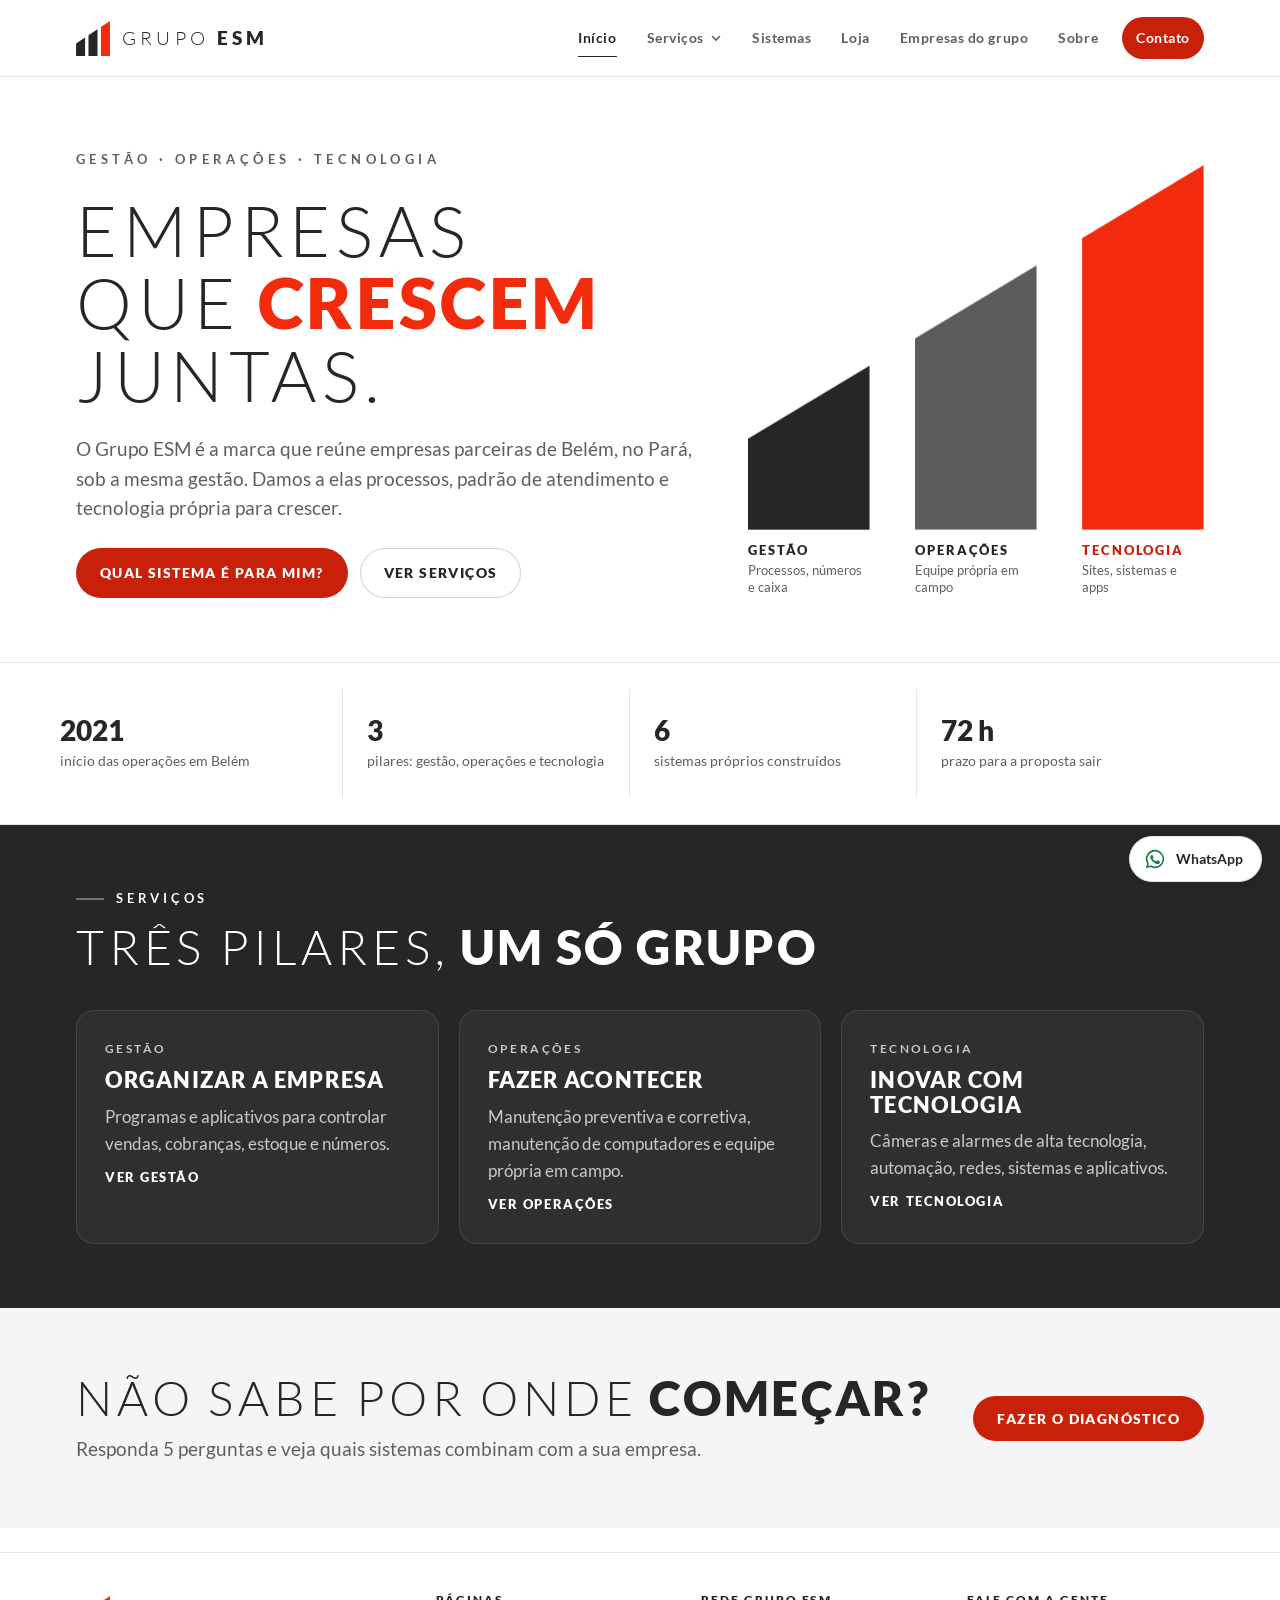
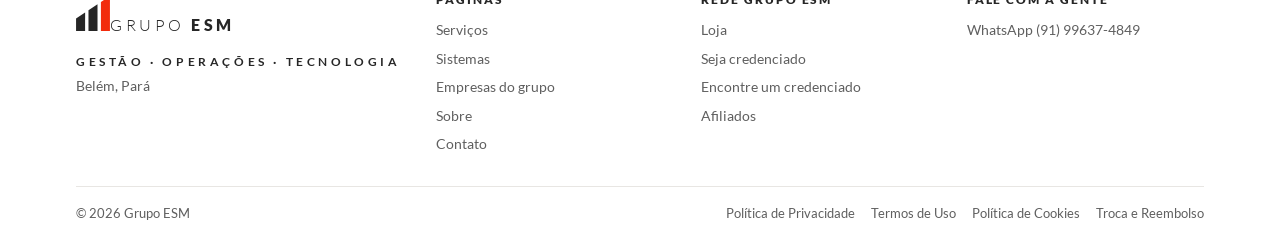
==== index.html @ 26ededfd "Site do Grupo ESM: visual minimalista, loja, credenciamento e afiliados Co-Authored-By: Claude Opus " ====
<!doctype html>
<html lang="pt-BR">
<head>
<meta charset="utf-8">
<meta name="viewport" content="width=device-width, initial-scale=1, viewport-fit=cover">
<meta name="description" content="Grupo ESM: marca de Belém (PA) que reúne empresas parceiras e uma frente de tecnologia, com gestão, operações e tecnologia em comum.">
<link rel="icon" type="image/png" href="img/4-simbolo-icone.png">
<link rel="apple-touch-icon" href="img/2-perfil-whatsapp-redes.png">
<meta property="og:image" content="img/1-logo-principal.png">
<meta property="og:title" content="Grupo ESM · Gestão, Operações e Tecnologia">
<!-- Segurança: reserva caso a hospedagem não aplique os cabeçalhos do .htaccess / _headers -->
<meta http-equiv="Content-Security-Policy" content="default-src 'self'; script-src 'self'; style-src 'self'; img-src 'self' data:; font-src 'self'; connect-src 'self'; object-src 'none'; base-uri 'self'; form-action 'none'; upgrade-insecure-requests">
<meta name="referrer" content="strict-origin-when-cross-origin">
<link rel="canonical" href="https://grupoesm.com.br/">
<!--SITE-HEAD-END-->
<title>Grupo ESM</title>
<meta name="claude:viewport-fit-sides" content="cover">
<link rel="stylesheet" href="css/site.css">
<link rel="stylesheet" href="css/visual.css">
<!--SITE-BODY-START-->
</head>
<body>
<!--SITE-BODY-OPEN-->
<svg class="sprite" aria-hidden="true">
  <symbol id="logo" viewBox="6 4 60 62">
    <polygon points="6,44 22,33.3 22,66 6,66" fill="#262626"/>
    <polygon points="28,29.3 44,18.7 44,66 28,66" fill="#262626"/>
    <polygon points="50,14.7 66,4 66,66 50,66" fill="#F22B0C"/>
  </symbol>
  <symbol id="logo-claro" viewBox="6 4 60 62">
    <polygon points="6,44 22,33.3 22,66 6,66" fill="#FFFFFF"/>
    <polygon points="28,29.3 44,18.7 44,66 28,66" fill="#FFFFFF"/>
    <polygon points="50,14.7 66,4 66,66 50,66" fill="#F22B0C"/>
  </symbol>
</svg>


<a class="skip" href="#conteudo">Pular para o conteúdo</a>
<header>
  <div class="wrap bar">
    <a class="brand" href="#inicio" aria-label="Grupo ESM, página inicial"><svg class="logo-escuro" aria-hidden="true"><use href="#logo"/></svg><svg class="logo-claro" aria-hidden="true"><use href="#logo-claro"/></svg><span><i>GRUPO</i> <b>ESM</b></span></a>
    <button class="menu" id="menuBtn" aria-label="Abrir menu" aria-expanded="false" aria-controls="nav"><svg viewBox="0 0 24 24" fill="none" stroke="currentColor" stroke-width="2" stroke-linecap="round" aria-hidden="true"><path d="M4 7h16M4 12h16M4 17h16"/></svg></button>
    <nav id="nav" aria-label="Páginas">
      <a href="#inicio" data-r="inicio">Início</a>
      <div class="drop">
        <button class="drop-btn" id="servBtn" aria-expanded="false" aria-controls="menuServicos" data-r-grupo="servicos">Serviços <svg viewBox="0 0 12 12" aria-hidden="true"><path d="M2.5 4.5 6 8l3.5-3.5" fill="none" stroke="currentColor" stroke-width="1.6" stroke-linecap="round"/></svg></button>
        <div class="drop-painel lg" id="menuServicos" hidden>
          <a href="#servicos-gestao" data-r="servicos-gestao"><b>Gestão</b><span>Programas e apps para organizar a empresa</span></a>
          <a href="#servicos-operacoes" data-r="servicos-operacoes"><b>Operações</b><span>Sistemas e equipes para o dia a dia e o campo</span></a>
          <a href="#servicos-tecnologia" data-r="servicos-tecnologia"><b>Tecnologia</b><span>Sites, sistemas web e aplicativos</span></a>
          <a class="drop-todos" href="#servicos" data-r="servicos">Ver todos os serviços</a>
        </div>
      </div>
      <a href="#sistemas" data-r="sistemas">Sistemas</a>
      <a href="#loja" data-r="loja">Loja</a>
      <a href="#empresas" data-r="empresas">Empresas do grupo</a>
      <a href="#sobre" data-r="sobre">Sobre</a>
      <a class="cta" href="#contato" data-r="contato">Contato</a>
    </nav>
  </div>
</header>

<main id="conteudo" tabindex="-1">
<section class="page" data-page="inicio" data-title="Grupo ESM">
  <div class="wrap hero">
    <div class="hero-copy">
      <span class="tagline">Gestão · Operações · Tecnologia</span>
      <h1 tabindex="-1"><span class="lt">Empresas que</span> <em>crescem</em> <span class="lt">juntas.</span></h1>
      <p class="lead">O Grupo ESM é a marca que reúne empresas parceiras de Belém, no Pará, sob a mesma gestão. Damos a elas processos, padrão de atendimento e tecnologia própria para crescer.</p>
      <div class="actions">
        <button class="btn lg lg-tinta" type="button" data-diagnostico>Qual sistema é para mim?</button>
        <a class="btn lg lg-clear" href="#servicos">Ver serviços</a>
      </div>
    </div>
    <div class="chart">
      <svg viewBox="0 0 300 250" role="img" aria-label="As três barras da marca, uma para cada pilar do grupo">
        <polygon class="b b1" points="0,190 80,142 80,250 0,250" fill="#262626"/>
        <polygon class="b b2" points="110,124 190,76 190,250 110,250" fill="#5C5C5C"/>
        <polygon class="b b3" points="220,58 300,10 300,250 220,250" fill="#F22B0C"/>
      </svg>
      <div class="legs">
        <div><b>Gestão</b>Processos, números e caixa</div><span></span>
        <div><b>Operações</b>Equipe própria em campo</div><span></span>
        <div><b>Tecnologia</b>Sites, sistemas e apps</div>
      </div>
    </div>
  </div>

  <div class="facts" aria-label="O grupo em números">
    <div class="wrap">
      <div><b>2021</b><span>início das operações em Belém</span></div>
      <div><b>3</b><span>pilares: gestão, operações e tecnologia</span></div>
      <div><b>6</b><span>sistemas próprios construídos</span></div>
      <div><b>72 h</b><span>prazo para a proposta sair</span></div>
    </div>
  </div>

  <div class="faixa escura" data-tom="escuro">
    <div class="wrap sec">
      <div class="sec-head">
        <span class="kicker">Serviços</span>
        <h2 class="title"><span class="lt">Três pilares,</span> um só grupo</h2>
      </div>
      <div class="pilares">
        <a class="pilar-card lg" href="#servicos-gestao"><small>Gestão</small><h3>Organizar a empresa</h3><p>Programas e aplicativos para controlar vendas, cobranças, estoque e números.</p><span class="more">Ver gestão</span></a>
        <a class="pilar-card lg" href="#servicos-operacoes"><small>Operações</small><h3>Fazer acontecer</h3><p>Manutenção preventiva e corretiva, manutenção de computadores e equipe própria em campo.</p><span class="more">Ver operações</span></a>
        <a class="pilar-card lg" href="#servicos-tecnologia"><small>Tecnologia</small><h3>Inovar com tecnologia</h3><p>Câmeras e alarmes de alta tecnologia, automação, redes, sistemas e aplicativos.</p><span class="more">Ver tecnologia</span></a>
      </div>
    </div>
  </div>

  <div class="faixa vermelha" data-tom="escuro">
    <div class="wrap sec cta-faixa">
      <div>
        <h2 class="title"><span class="lt">Não sabe por onde</span> começar?</h2>
        <p class="lead">Responda 5 perguntas e veja quais sistemas combinam com a sua empresa.</p>
      </div>
      <button class="btn lg lg-clear" type="button" data-diagnostico>Fazer o diagnóstico</button>
    </div>
  </div>
</section>

<section class="page" data-page="servicos" data-title="Serviços · Grupo ESM" hidden>
  <div class="wrap page-head">
    <span class="crumb"><a href="#inicio">Início</a> / Serviços</span>
    <h1 class="title" tabindex="-1"><span class="lt">Nossos</span> serviços</h1>
    <p class="lead">Tudo o que fazemos cabe em três pilares. Escolha o que a sua empresa precisa agora.</p>
  </div>
  <div class="faixa escura" data-tom="escuro">
    <div class="wrap sec">
      <div class="pilares">
        <a class="pilar-card lg" href="#servicos-gestao"><small>Gestão</small><h3>Organizar a empresa</h3><p>Programas e aplicativos de gestão, e empresas do grupo que cuidam da gestão.</p><span class="more">Ver gestão</span></a>
        <a class="pilar-card lg" href="#servicos-operacoes"><small>Operações</small><h3>Fazer acontecer</h3><p>Manutenção preventiva e corretiva, manutenção de computadores e equipe própria em campo.</p><span class="more">Ver operações</span></a>
        <a class="pilar-card lg" href="#servicos-tecnologia"><small>Tecnologia</small><h3>Inovar com tecnologia</h3><p>Câmeras e alarmes de alta tecnologia, automação, redes, sistemas e aplicativos.</p><span class="more">Ver tecnologia</span></a>
      </div>
    </div>
  </div>
</section>

<section class="page" data-page="servicos-gestao" data-title="Gestão · Grupo ESM" hidden>
  <div class="wrap page-head">
    <span class="crumb"><a href="#inicio">Início</a> / <a href="#servicos">Serviços</a> / Gestão</span>
    <h1 class="title" tabindex="-1"><span class="lt">Serviços de</span> gestão</h1>
    <p class="lead">Gestão é saber quanto entra, quanto sai e o que vender. Ajudamos a sua empresa a organizar dinheiro, vendas, estoque e números, com programas fáceis de usar no computador e no celular.</p>
  </div>
  <div class="wrap sec">
    <div class="svc">
      <div><h3>Dinheiro</h3><p>Cobranças por Pix, cartão e boleto, e controle do que entrou e do que falta receber.</p></div>
      <div><h3>Vendas</h3><p>Orçamentos rápidos, ponto de venda e acompanhamento de cada cliente.</p></div>
      <div><h3>Estoque</h3><p>Saber o que tem, o que acabou e o que precisa comprar.</p></div>
      <div><h3>Números</h3><p>Relatórios simples para decidir com base em dados, toda semana.</p></div>
    </div>
  </div>
  <div class="wrap sec">
    <div class="sec-head"><span class="kicker">Sistemas</span><h2 class="title"><span class="lt">Programas e apps de</span> gestão</h2></div>
    <div class="grid3" data-lista-sistemas="gestao"></div>
  </div>
  <div class="wrap sec">
    <div class="sec-head"><span class="kicker">Empresas do grupo</span><h2 class="title"><span class="lt">Quem cuida da</span> gestão</h2></div>
    <div class="lista-empresas" data-lista-empresas="gestao" data-vazio="A empresa do grupo dedicada a gestão está em estruturação. Enquanto isso, o atendimento é feito pela equipe do próprio Grupo ESM."></div>
  </div>
</section>

<section class="page" data-page="servicos-operacoes" data-title="Operações · Grupo ESM" hidden>
  <div class="wrap page-head">
    <span class="crumb"><a href="#inicio">Início</a> / <a href="#servicos">Serviços</a> / Operações</span>
    <h1 class="title" tabindex="-1"><span class="lt">Serviços de</span> operações</h1>
    <p class="lead">Operação é manter tudo funcionando: manutenção preventiva para evitar a falha, corretiva para resolver rápido e equipe própria em campo. Hoje a ESM Security executa essa frente, e outras empresas do grupo vão somar.</p>
  </div>
  <div class="wrap sec">
    <div class="svc">
      <div><h3>Manutenção preventiva</h3><p>Visitas programadas para revisar equipamentos e sistemas antes que parem.</p></div>
      <div><h3>Manutenção corretiva</h3><p>Atendimento para consertar o que parou ou deu defeito.</p></div>
      <div><h3>Computadores e redes</h3><p>Manutenção de computadores, cabeamento e Wi-Fi da empresa.</p></div>
      <div><h3>Equipe em campo</h3><p>Equipe própria para instalar, manter e registrar cada serviço pelo celular.</p></div>
    </div>
  </div>
  <div class="wrap sec">
    <div class="sec-head"><span class="kicker">Sistemas</span><h2 class="title"><span class="lt">Sistemas de</span> operação</h2></div>
    <div class="grid3" data-lista-sistemas="operacoes"></div>
  </div>
  <div class="wrap sec">
    <div class="sec-head"><span class="kicker">Empresas do grupo</span><h2 class="title"><span class="lt">Quem executa</span> em campo</h2></div>
    <div class="lista-empresas" data-lista-empresas="operacoes" data-vazio="Nenhuma empresa cadastrada nesta frente ainda."></div>
  </div>
</section>

<section class="page" data-page="servicos-tecnologia" data-title="Tecnologia · Grupo ESM" hidden>
  <div class="wrap page-head">
    <span class="crumb"><a href="#inicio">Início</a> / <a href="#servicos">Serviços</a> / Tecnologia</span>
    <h1 class="title" tabindex="-1"><span class="lt">Serviços de</span> tecnologia</h1>
    <p class="lead">Tecnologia é levar para a sua empresa o que há de mais novo no mercado: câmeras e alarmes de alta tecnologia, automação, redes e sistemas próprios. Hoje a ESM Security cuida dos equipamentos, e novas empresas do grupo vão ampliar essa frente.</p>
  </div>
  <div class="wrap sec">
    <div class="svc">
      <div><h3>Segurança eletrônica</h3><p>Câmeras de alta tecnologia, alarmes, cerca elétrica e controle de acesso.</p></div>
      <div><h3>Automação</h3><p>Casa e empresa inteligentes, portões, fechaduras e portas automáticas.</p></div>
      <div><h3>Redes e servidores</h3><p>Cabeamento e Wi-Fi hoje; segurança de redes e servidores, com firewall e roteadores MikroTik, em crescimento.</p></div>
      <div><h3>Sistemas e apps</h3><p>Sites, sistemas web e aplicativos de celular feitos pelo grupo.</p></div>
    </div>
  </div>
  <div class="wrap sec">
    <div class="sec-head">
      <span class="kicker">Sistemas sob medida</span>
      <h2 class="title"><span class="lt">Partimos do que</span> já funciona</h2>
      <p class="lead">Em vez de começar do zero, adaptamos uma base pronta ao seu negócio. Isso encurta o prazo e reduz o custo.</p>
    </div>
    <div class="steps">
      <div class="step"><span class="k">1</span><h3>Conversa e diagnóstico</h3><p>Entendemos como a sua empresa vende, cobra e atende hoje.</p></div>
      <div class="step"><span class="k">2</span><h3>Base pronta</h3><p>Mostramos uma prévia que dá para clicar antes de fechar.</p></div>
      <div class="step"><span class="k">3</span><h3>Ajuste à sua marca</h3><p>Logo, cores, produtos e regras do seu negócio.</p></div>
      <div class="step"><span class="k">4</span><h3>Entrega e suporte</h3><p>Colocamos no ar, treinamos a equipe e seguimos com suporte.</p></div>
    </div>
  </div>
  <div class="wrap sec">
    <div class="sec-head"><span class="kicker">Sistemas</span><h2 class="title"><span class="lt">Sistemas web,</span> apps e sites</h2></div>
    <div class="grid3" data-lista-sistemas="tecnologia"></div>
  </div>
  <div class="wrap sec">
    <div class="sec-head"><span class="kicker">Empresas do grupo</span><h2 class="title"><span class="lt">Quem faz a</span> tecnologia</h2></div>
    <div class="lista-empresas" data-lista-empresas="tecnologia" data-vazio="A tecnologia é feita hoje pela equipe do próprio Grupo ESM. A empresa do grupo dedicada a tecnologia está em estruturação."></div>
  </div>
</section>

<section class="page" data-page="sistemas" data-title="Sistemas · Grupo ESM" hidden>
  <div class="wrap page-head">
    <span class="crumb"><a href="#inicio">Início</a> / Sistemas</span>
    <h1 class="title" tabindex="-1"><span class="lt">Catálogo de</span> sistemas</h1>
    <p class="lead">Sistemas criados pelo grupo, testados na operação das nossas empresas. Filtre pelo pilar ou pelo seu ramo, ou deixe o diagnóstico indicar.</p>
    <div class="actions"><button class="btn lg lg-tinta" type="button" data-diagnostico>Qual sistema é para mim?</button></div>
  </div>
  <div class="faixa clara-cor">
    <div class="wrap sec">
      <div class="filtros-linha">
        <div class="filtros" role="group" aria-label="Filtrar por pilar">
          <button class="chip lg lg-clear" type="button" data-filtro="todos" aria-pressed="true">Todos</button>
          <button class="chip lg lg-clear" type="button" data-filtro="gestao" aria-pressed="false">Gestão</button>
          <button class="chip lg lg-clear" type="button" data-filtro="operacoes" aria-pressed="false">Operações</button>
          <button class="chip lg lg-clear" type="button" data-filtro="tecnologia" aria-pressed="false">Tecnologia</button>
        </div>
        <label class="seg-filtro" for="filtroSegmento">Segmento
          <select id="filtroSegmento"><option value="">Todos os segmentos</option></select>
        </label>
      </div>
      <p class="contagem" id="contagem" aria-live="polite"></p>
      <div class="grid3" id="catalogo" data-lista-sistemas="todos"></div>
    </div>
  </div>
  <div class="wrap sec">
    <div class="sec-head">
      <span class="kicker">Como contratar</span>
      <h2 class="title"><span class="lt">Três formas de</span> usar nossos sistemas</h2>
      <p class="lead">Os valores dependem do sistema e do tamanho da sua operação. Pergunte no WhatsApp.</p>
    </div>
    <div class="steps org">
      <div class="step"><h3>Assinatura mensal</h3><p>Você usa o sistema pronto e paga por mês. Atualizações e suporte incluídos.</p></div>
      <div class="step"><h3>Licença com a sua marca</h3><p>O sistema aparece com o nome e a logo da sua empresa (white-label), para você oferecer aos seus clientes.</p></div>
      <div class="step"><h3>Projeto sob medida</h3><p>Desenvolvemos ou adaptamos um sistema para o processo da sua empresa.</p></div>
    </div>
  </div>
</section>

<section class="page" data-page="sistema" data-title="Sistema · Grupo ESM" hidden>
  <div class="wrap page-head">
    <span class="crumb"><a href="#inicio">Início</a> / <a href="#sistemas">Sistemas</a> / <span id="sNomeCrumb"></span></span>
    <span class="situacao" id="sSituacao"></span>
    <h1 class="title" tabindex="-1" id="sNome"></h1>
    <p class="lead" id="sResumo"></p>
    <div class="actions" id="sAcoes"></div>
  </div>
  <div class="faixa clara-cor">
    <div class="wrap sec detalhe">
      <article class="lg detalhe-card"><small>Problema que resolve</small><p id="sProblema"></p></article>
      <article class="lg detalhe-card"><small>Para quem é</small><p id="sParaQuem"></p><div class="tags" id="sSegmentos"></div></article>
      <article class="lg detalhe-card largo"><small>Principais recursos</small><ul id="sRecursos"></ul></article>
    </div>
  </div>
  <div class="wrap sec">
    <p class="fornecido" id="sFornecido"></p>
    <a class="more" href="#sistemas">Voltar ao catálogo</a>
  </div>
</section>

<section class="page" data-page="empresas" data-title="Empresas do grupo · Grupo ESM" hidden>
  <div class="wrap page-head">
    <span class="crumb"><a href="#inicio">Início</a> / Empresas do grupo</span>
    <h1 class="title" tabindex="-1"><span class="lt">Empresas</span> do grupo</h1>
    <p class="lead">As empresas parceiras fazem parte do Grupo ESM. Cada uma mantém a sua marca, a sua equipe e o seu atendimento, com a gestão e a tecnologia do grupo por trás.</p>
  </div>
  <div class="faixa clara-cor">
    <div class="wrap sec">
      <div class="lista-empresas" data-lista-empresas="todos" data-vazio="Nenhuma empresa cadastrada ainda."></div>
      <noscript><p class="note">Ative o JavaScript para ver as empresas do grupo, ou fale com a gente pelo WhatsApp (91) 99637-4849.</p></noscript>
    </div>
  </div>
  <div class="wrap sec">
    <div class="faca-parte lg">
      <div>
        <span class="kicker">Para empresas e parceiros</span>
        <h2 class="title"><span class="lt">Quer fazer parte do</span> Grupo ESM?</h2>
        <p>Se a sua empresa atua em gestão, operações ou tecnologia e quer crescer com processos, sistemas e marca em comum, converse com a gente. Cada empresa do grupo mantém o próprio CNPJ e a própria equipe.</p>
        <p><a class="more" href="#credenciamento">Ou entre na rede como empresa credenciada</a></p>
      </div>
      <a class="btn lg lg-tinta" id="btnParceiro" href="https://wa.me/5591996374849" target="_blank" rel="noopener noreferrer">Quero conversar</a>
    </div>
  </div>
</section>

<section class="page" data-page="loja" data-title="Loja · Grupo ESM" hidden>
  <div class="wrap page-head">
    <span class="crumb"><a href="#inicio">Início</a> / Loja</span>
    <h1 class="title" tabindex="-1"><span class="lt">Loja do</span> Grupo ESM</h1>
    <p class="lead">Assine os sistemas do grupo e contrate os serviços das empresas do grupo. O pagamento é feito pelo ESM Pay, por Pix, boleto ou cartão.</p>
  </div>
  <div class="faixa clara-cor">
    <div class="wrap sec">
      <div class="sec-head">
        <h2 class="title"><span class="lt">Sistemas para</span> assinar</h2>
        <p class="lead">Enquanto o preço de um sistema não aparece aqui, peça os valores pelo WhatsApp.</p>
      </div>
      <div class="grid3" data-lista-loja="sistemas"></div>
    </div>
  </div>
  <div class="wrap sec">
    <div class="sec-head">
      <h2 class="title"><span class="lt">Serviços das</span> empresas do grupo</h2>
      <p class="lead">Contratados direto com a empresa do grupo ou com um credenciado da sua cidade, com orçamento feito antes.</p>
    </div>
    <div class="svc">
      <div><h3>Manutenção preventiva</h3><p>Revisão programada de câmeras, alarmes, redes e computadores.</p></div>
      <div><h3>Manutenção corretiva</h3><p>Conserto do que parou ou deu defeito.</p></div>
      <div><h3>Instalação</h3><p>Câmeras, alarmes, controle de acesso, automação e redes.</p></div>
      <div><h3>Sistemas sob medida</h3><p>Sites, sistemas web e aplicativos para o seu processo.</p></div>
    </div>
    <div class="actions loja-acoes"><a class="btn lg lg-tinta" id="btnOrcServico" href="https://wa.me/5591996374849" target="_blank" rel="noopener noreferrer">Pedir orçamento</a><a class="btn lg lg-clear" href="#credenciados">Encontrar um credenciado</a></div>
    <p class="fornecido loja-aviso">Compras feitas pela internet podem ser canceladas em até 7 dias. Veja a <a href="#reembolso">Política de Troca e Reembolso</a>.</p>
  </div>
</section>

<section class="page" data-page="credenciamento" data-title="Seja credenciado · Grupo ESM" hidden>
  <div class="wrap page-head">
    <span class="crumb"><a href="#inicio">Início</a> / Seja credenciado</span>
    <h1 class="title" tabindex="-1"><span class="lt">Seja uma empresa</span> credenciada</h1>
    <p class="lead">Empresas e profissionais de gestão, operações e tecnologia podem entrar na rede do Grupo ESM. Você ganha selo, página no site e pedidos de clientes da sua região, e continua com o seu CNPJ e a sua equipe.</p>
    <div class="actions"><a class="btn lg lg-tinta" href="#planos-credenciamento">Ver os planos</a><a class="btn lg lg-clear" href="#credenciados">Ver a rede</a></div>
  </div>
  <div class="wrap sec">
    <div class="sec-head"><h2 class="title"><span class="lt">Como</span> funciona</h2></div>
    <div class="steps">
      <div class="step"><span class="k">1</span><h3>Cadastro</h3><p>Envie o CNPJ, os serviços que faz e as cidades que atende.</p></div>
      <div class="step"><span class="k">2</span><h3>Análise</h3><p>Conferimos os documentos e conversamos com você antes de aprovar.</p></div>
      <div class="step"><span class="k">3</span><h3>Plano</h3><p>Você escolhe o plano e paga pelo ESM Pay.</p></div>
      <div class="step"><span class="k">4</span><h3>Pedidos</h3><p>Sua empresa aparece no site com o selo e recebe pedidos de clientes.</p></div>
    </div>
  </div>
  <div class="faixa clara-cor" id="planos-credenciamento">
    <div class="wrap sec">
      <div class="sec-head"><h2 class="title"><span class="lt">Planos de</span> credenciamento</h2></div>
      <div class="grid3 planos" data-lista-planos></div>
    </div>
  </div>
  <div class="wrap sec">
    <div class="sec-head"><h2 class="title"><span class="lt">Regras da</span> rede</h2></div>
    <ul class="regras">
      <li>A empresa credenciada precisa ter CNPJ ativo.</li>
      <li>Cada credenciada responde pelo próprio serviço e assina os próprios contratos com o cliente, com o seu CNPJ.</li>
      <li>O selo e a marca Grupo ESM só podem ser usados enquanto o credenciamento estiver ativo.</li>
      <li class="todo">[PREENCHER: prazo de aviso para sair da rede e demais regras do contrato de credenciamento]</li>
    </ul>
  </div>
</section>

<section class="page" data-page="credenciados" data-title="Encontre um credenciado · Grupo ESM" hidden>
  <div class="wrap page-head">
    <span class="crumb"><a href="#inicio">Início</a> / Encontre um credenciado</span>
    <h1 class="title" tabindex="-1"><span class="lt">Encontre um</span> credenciado</h1>
    <p class="lead">Empresas da rede Grupo ESM que atendem perto de você. Cada uma tem CNPJ próprio e responde pelo serviço que presta.</p>
  </div>
  <div class="faixa clara-cor">
    <div class="wrap sec">
      <div class="filtros-linha">
        <label class="seg-filtro" for="filtroCredPilar">Serviço
          <select id="filtroCredPilar"><option value="">Todos</option><option value="gestao">Gestão</option><option value="operacoes">Operações</option><option value="tecnologia">Tecnologia</option></select>
        </label>
        <label class="seg-filtro" for="filtroCredCidade">Cidade
          <select id="filtroCredCidade"><option value="">Todas</option></select>
        </label>
      </div>
      <p class="contagem" id="contagemCred" aria-live="polite"></p>
      <div class="grid3" id="listaCred"></div>
    </div>
  </div>
  <div class="wrap sec">
    <div class="faca-parte lg">
      <div>
        <h2 class="title"><span class="lt">Sua empresa</span> na rede</h2>
        <p>Atende na sua cidade e quer receber pedidos com o selo do Grupo ESM? Veja os planos de credenciamento.</p>
      </div>
      <a class="btn lg lg-tinta" href="#credenciamento">Seja credenciado</a>
    </div>
  </div>
</section>

<section class="page" data-page="afiliados" data-title="Afiliados · Grupo ESM" hidden>
  <div class="wrap page-head">
    <span class="crumb"><a href="#inicio">Início</a> / Afiliados</span>
    <h1 class="title" tabindex="-1"><span class="lt">Indique e</span> ganhe</h1>
    <p class="lead">Indique os sistemas do Grupo ESM para outras empresas e receba comissão por cada assinatura fechada. A comissão é paga pelo ESM Pay.</p>
    <div class="actions"><a class="btn lg lg-tinta" id="btnAfiliado" href="https://wa.me/5591996374849" target="_blank" rel="noopener noreferrer">Quero ser afiliado</a></div>
  </div>
  <div class="wrap sec">
    <div class="steps tres">
      <div class="step"><span class="k">1</span><h3>Cadastro</h3><p>Você se cadastra como afiliado e recebe um link próprio.</p></div>
      <div class="step"><span class="k">2</span><h3>Indicação</h3><p>Envia o link para empresas que precisam de um sistema.</p></div>
      <div class="step"><span class="k">3</span><h3>Comissão</h3><p id="afComissao">Quando a empresa assina, você recebe a sua parte.</p></div>
    </div>
  </div>
</section>

<section class="page" data-page="sobre" data-title="Sobre · Grupo ESM" hidden>
  <div class="wrap page-head">
    <span class="crumb"><a href="#inicio">Início</a> / Sobre</span>
    <h1 class="title" tabindex="-1"><span class="lt">Sobre o</span> grupo</h1>
    <p class="lead">Um grupo paraense que junta gestão, operação em campo e tecnologia própria para fazer pequenas empresas crescerem com método.</p>
  </div>
  <div class="wrap sec">
    <div class="about">
      <div class="txt">
        <p>O Grupo ESM começou em 2021, em Belém, com operações de campo feitas por equipe própria: projeto, instalação e manutenção.</p>
        <p>Com o tempo, a operação passou a precisar de sistemas próprios: orçamentos, cobranças, controle de equipe, site. Construímos tudo dentro de casa. Daí nasceram a frente de tecnologia e a marca Grupo ESM.</p>
        <p>Hoje o grupo organiza as empresas parceiras sob a mesma gestão e oferece a outras empresas o que já funciona para nós.</p>
      </div>
      <div class="pillars">
        <div class="pillar"><h3>Gestão</h3><p>Números semanais, preço calculado com custo e margem real, caixa separado por empresa.</p></div>
        <div class="pillar"><h3>Operações</h3><p>Equipe própria. Quem orça é quem executa, sem repassar o serviço para terceiros.</p></div>
        <div class="pillar"><h3>Tecnologia</h3><p>Sites, sistemas e aplicativos feitos pela casa, usados primeiro nas nossas empresas.</p></div>
      </div>
    </div>
  </div>
  <div class="wrap sec">
    <div class="sec-head">
      <span class="kicker">Como o grupo se organiza</span>
      <h2 class="title"><span class="lt">Uma marca,</span> várias empresas</h2>
      <p class="lead">O Grupo ESM funciona como uma marca guarda-chuva: um nome comum que reúne empresas independentes com o mesmo padrão de gestão, atendimento e tecnologia.</p>
    </div>
    <div class="steps org">
      <div class="step"><h3>A marca</h3><p>Grupo ESM é o nome que une as empresas e garante o mesmo jeito de trabalhar em todas elas.</p></div>
      <div class="step"><h3>As empresas</h3><p>Cada empresa parceira tem CNPJ, equipe e marca próprios. Ela emite a nota fiscal e assina o contrato do serviço que presta.</p></div>
      <div class="step"><h3>Seu contrato</h3><p>A proposta sempre informa qual empresa vai atender você, com razão social e CNPJ.</p></div>
      <div class="step"><h3>O próximo passo</h3><p>Com o crescimento, a marca passará para uma holding formal, sem mudar nada para os clientes.</p></div>
    </div>
  </div>
  <div class="wrap sec">
    <div class="sec-head">
      <span class="kicker">Como trabalhamos</span>
      <h2 class="title"><span class="lt">Do contato à</span> manutenção</h2>
    </div>
    <div class="steps">
      <div class="step"><span class="k">1</span><h3>Vistoria gratuita</h3><p>Vinte minutos no local ou por vídeo para entender o problema.</p></div>
      <div class="step"><span class="k">2</span><h3>Proposta em até 72 h</h3><p>Três opções: básica, recomendada e completa.</p></div>
      <div class="step"><span class="k">3</span><h3>Execução própria</h3><p>Nossa equipe instala ou desenvolve, do começo ao fim.</p></div>
      <div class="step"><span class="k">4</span><h3>Manutenção mensal</h3><p>Revisões aos 6 e aos 12 meses, suporte e melhorias.</p></div>
    </div>
  </div>
  <div class="wrap sec">
    <div class="sec-head">
      <span class="kicker">Onde atuamos</span>
      <h2 class="title"><span class="lt">Grande</span> Belém</h2>
      <p class="lead">Serviços em campo na região metropolitana e em Castanhal. Sites e sistemas para todo o Brasil, com atendimento online.</p>
    </div>
    <div class="cities"><span class="main">Belém</span><span>Ananindeua</span><span>Marituba</span><span>Benevides</span><span>Santa Bárbara do Pará</span><span>Castanhal</span><span>Outros estados sob consulta</span></div>
  </div>
</section>

<section class="page" data-page="contato" data-title="Contato · Grupo ESM" hidden>
  <div class="wrap page-head">
    <span class="crumb"><a href="#inicio">Início</a> / Contato</span>
    <h1 class="title" tabindex="-1"><span class="lt">Fale com o</span> Grupo ESM</h1>
    <p class="lead">Conte o que você precisa. A mensagem vai direto para o nosso WhatsApp e respondemos em até 1 hora no horário comercial.</p>
  </div>
  <div class="wrap sec ct">
    <div class="lines">
      <div><span>WhatsApp</span><b>(91) 99637-4849</b></div>
      <div><span>E-mail</span><b>contato@grupoesm.com.br</b></div>
      <div><span>Cidade</span><b>Belém, Pará</b></div>
    </div>
    <form id="form" class="lg" novalidate>
      <div class="row2">
        <label for="fNome">Seu nome<input id="fNome" autocomplete="name" maxlength="80" placeholder="Nome completo"></label>
        <label for="fFone">Telefone<input id="fFone" type="tel" inputmode="tel" autocomplete="tel" maxlength="20" placeholder="(91) 90000-0000"></label>
      </div>
      <label for="fArea">Assunto
        <select id="fArea">
          <option>Pedir demonstração de um sistema</option>
          <option>Serviços de gestão</option>
          <option>Serviços de operações</option>
          <option>Sites, sistemas ou aplicativos</option>
          <option>Quero fazer parte do Grupo ESM</option>
          <option>Outro assunto</option>
        </select>
      </label>
      <label for="fMsg">Mensagem<textarea id="fMsg" maxlength="1000" placeholder="Ex.: quero um site para a minha loja"></textarea></label>
      <label class="consent" for="fOk"><input type="checkbox" id="fOk"><span>Li a <a href="#privacidade">Política de Privacidade</a> e concordo em enviar meus dados pelo WhatsApp para receber o atendimento.</span></label>
      <a class="btn lg lg-tinta" id="fSend" href="https://wa.me/5591996374849" target="_blank" rel="noopener noreferrer" aria-disabled="true">Enviar pelo WhatsApp</a>
      <p class="fnote">Este site não grava o que você digita. O WhatsApp abre com a mensagem pronta e você confere antes de enviar.</p>
    </form>
  </div>
</section>

<section class="page" data-page="privacidade" data-title="Política de Privacidade · Grupo ESM" hidden>
  <div class="wrap page-head">
    <span class="crumb"><a href="#inicio">Início</a> / Política de Privacidade</span>
    <h1 class="title" tabindex="-1"><span class="lt">Política de</span> Privacidade</h1>
    <p class="lead">Como o Grupo ESM trata os seus dados pessoais neste site, de acordo com a Lei Geral de Proteção de Dados (Lei 13.709/2018).</p>
    <span class="updated">Última atualização: 31 de outubro de 2026</span>
  </div>
  <div class="wrap sec legal-doc">
    <nav class="toc" aria-label="Índice da política">
      <a href="#privacidade-quem">1. Quem trata seus dados</a>
      <a href="#privacidade-dados">2. Dados e finalidades</a>
      <a href="#privacidade-compartilhamento">3. Compartilhamento</a>
      <a href="#privacidade-cookies">4. Cookies</a>
      <a href="#privacidade-prazo">5. Por quanto tempo</a>
      <a href="#privacidade-seguranca">6. Segurança</a>
      <a href="#privacidade-direitos">7. Seus direitos</a>
      <a href="#privacidade-geral">8. Outras informações</a>
    </nav>
    <div class="doc">
      <section id="privacidade-quem">
        <h2><span>1</span>Quem trata seus dados</h2>
        <p>O controlador dos dados deste site é o Grupo ESM, CNPJ 43.067.742/0001-47, com sede em Belém, Pará. Quando você contrata um sistema ou serviço, a empresa do grupo que vende também passa a ser controladora dos dados do contrato.</p>
        <p>Para qualquer assunto sobre privacidade, fale com o nosso canal de atendimento ao titular: <b>contato@grupoesm.com.br</b> ou WhatsApp <b>(91) 99637-4849</b>.</p>
      </section>
      <section id="privacidade-dados">
        <h2><span>2</span>Dados que tratamos e por quê</h2>
        <p>Este site é institucional. Ele não tem cadastro, login, loja nem área de clientes.</p>
        <div class="dtable"><table>
          <thead><tr><th>Dado</th><th>Para que usamos</th><th>Base legal (LGPD)</th></tr></thead>
          <tbody>
            <tr><td>Nome, telefone e mensagem que você escreve no formulário de contato</td><td>Responder ao seu pedido e preparar orçamento ou proposta</td><td>Procedimentos preliminares a um contrato, a seu pedido (art. 7º, V)</td></tr>
            <tr><td>Registros de acesso: endereço IP, data e hora</td><td>Cumprir a guarda obrigatória de registros e proteger o site contra ataques</td><td>Obrigação legal (art. 7º, II, e Marco Civil da Internet, art. 15) e legítimo interesse (art. 7º, IX)</td></tr>
          </tbody>
        </table></div>
        <p>O formulário não grava nada no site. Os dados só chegam até nós quando você toca em <b>Enviar pelo WhatsApp</b> e confirma o envio no aplicativo.</p>
        <p>Não usamos seus dados para publicidade e não os vendemos.</p>
      </section>
      <section id="privacidade-compartilhamento">
        <h2><span>3</span>Com quem compartilhamos</h2>
        <ul>
          <li><b>WhatsApp (Meta):</b> a conversa acontece pelo aplicativo, que segue a sua própria política de privacidade. Os servidores da Meta podem ficar fora do Brasil (transferência internacional, art. 33 da LGPD).</li>
          <li><b>Empresas parceiras do Grupo ESM:</b> quando o seu pedido for de um serviço de uma empresa parceira, ele é repassado só para ela, para o atendimento.</li>
          <li><b>Hospedagem do site (GitHub Pages ou Cloudflare Pages):</b> registra dados técnicos de acesso, como o endereço IP, para manter o site seguro. Os servidores dessas empresas podem ficar fora do Brasil (art. 33 da LGPD).</li>
          <li><b>Autoridades:</b> somente quando houver ordem judicial ou obrigação legal.</li>
        </ul>
      </section>
      <section id="privacidade-cookies">
        <h2><span>4</span>Cookies e rastreamento</h2>
        <p>Este site <b>não usa cookies</b>, pixels de anúncio nem ferramentas de rastreamento. As fontes e as imagens ficam hospedadas no nosso próprio servidor, então a sua visita não é informada a terceiros como o Google. Se isso mudar, esta política e um aviso de consentimento serão atualizados antes. Veja a <a href="#cookies">Política de Cookies</a>.</p>
      </section>
      <section id="privacidade-prazo">
        <h2><span>5</span>Por quanto tempo guardamos</h2>
        <ul>
          <li><b>Registros de acesso:</b> 6 meses, como exige o Marco Civil da Internet.</li>
          <li><b>Conversas de atendimento:</b> enquanto durar a negociação ou o contrato e, depois, pelo prazo necessário para cumprir obrigações legais e para exercer direitos em processos.</li>
        </ul>
        <p>Depois desses prazos, os dados são apagados ou anonimizados.</p>
      </section>
      <section id="privacidade-seguranca">
        <h2><span>6</span>Como protegemos</h2>
        <p>O site funciona só com conexão criptografada (HTTPS), bloqueia que seja aberto dentro de outros sites, carrega apenas arquivos do próprio domínio e não guarda dados digitados. O acesso aos nossos canais de atendimento é restrito à equipe responsável.</p>
        <p>Se acontecer um incidente de segurança que possa causar risco ou dano relevante a você, avisaremos você e a Autoridade Nacional de Proteção de Dados (ANPD), como determina a lei.</p>
      </section>
      <section id="privacidade-direitos">
        <h2><span>7</span>Seus direitos</h2>
        <p>Pelo art. 18 da LGPD, você pode pedir a qualquer momento:</p>
        <ul>
          <li>confirmação de que tratamos seus dados e acesso a eles;</li>
          <li>correção de dados incompletos, errados ou desatualizados;</li>
          <li>anonimização, bloqueio ou eliminação de dados desnecessários ou tratados em desacordo com a lei;</li>
          <li>portabilidade para outro fornecedor;</li>
          <li>informação sobre com quem compartilhamos seus dados;</li>
          <li>revogação do consentimento, quando ele for a base do tratamento.</li>
        </ul>
        <p>Envie o pedido para <b>contato@grupoesm.com.br</b>. Podemos pedir uma confirmação de identidade antes de atender, para proteger você. Respondemos em até 15 dias.</p>
        <p>Se não ficar satisfeito, você pode reclamar à ANPD pelo site <b>gov.br/anpd</b>.</p>
      </section>
      <section id="privacidade-geral">
        <h2><span>8</span>Outras informações</h2>
        <p>Este site não se destina a menores de 18 anos. Quando esta política mudar, a data no topo da página será atualizada. Vale a versão publicada aqui.</p>
      </section>
    </div>
  </div>
</section>

<section class="page" data-page="termos" data-title="Termos de Uso · Grupo ESM" hidden>
  <div class="wrap page-head">
    <span class="crumb"><a href="#inicio">Início</a> / Termos de Uso</span>
    <h1 class="title" tabindex="-1"><span class="lt">Termos de</span> Uso</h1>
    <p class="lead">Regras para usar o site do Grupo ESM. Ao navegar por ele, você concorda com estes termos.</p>
    <span class="updated">Última atualização: 31 de outubro de 2026</span>
  </div>
  <div class="wrap sec legal-doc">
    <nav class="toc" aria-label="Índice dos termos">
      <a href="#termos-site">1. Sobre o site</a>
      <a href="#termos-uso">2. Uso permitido</a>
      <a href="#termos-marca">3. Marca e conteúdo</a>
      <a href="#termos-parceiras">4. Empresas parceiras</a>
      <a href="#termos-responsabilidade">5. Responsabilidade</a>
      <a href="#termos-lei">6. Lei e foro</a>
    </nav>
    <div class="doc">
      <section id="termos-site">
        <h2><span>1</span>Sobre o site</h2>
        <p>Este é o site da marca Grupo ESM, mantido por Grupo ESM, CNPJ 43.067.742/0001-47, com sede em Belém, Pará. Ele apresenta o grupo, as empresas parceiras e os serviços de tecnologia.</p>
        <p>As informações aqui são de apresentação. Preços, prazos e condições só valem quando estiverem numa proposta ou num contrato por escrito.</p>
      </section>
      <section id="termos-uso">
        <h2><span>2</span>Uso permitido</h2>
        <p>Você pode navegar, ler e compartilhar os links do site. Não é permitido:</p>
        <ul>
          <li>tentar invadir, sobrecarregar ou alterar o site ou os servidores;</li>
          <li>copiar o site ou partes dele para se passar pelo Grupo ESM ou por suas empresas parceiras;</li>
          <li>enviar pelo formulário conteúdo falso, ofensivo, ilegal ou dados de outra pessoa sem autorização.</li>
        </ul>
      </section>
      <section id="termos-marca">
        <h2><span>3</span>Marca e conteúdo</h2>
        <p>O nome Grupo ESM, a logo, os textos, as imagens e o código deste site pertencem à empresa responsável pela marca Grupo ESM e são protegidos pela Lei de Propriedade Industrial (Lei 9.279/1996) e pela Lei de Direitos Autorais (Lei 9.610/1998). As marcas das empresas parceiras pertencem a elas. O uso exige autorização por escrito.</p>
      </section>
      <section id="termos-parceiras">
        <h2><span>4</span>O grupo e as empresas parceiras</h2>
        <p>Grupo ESM é uma marca que reúne empresas independentes. Ela não é, por si só, uma empresa com CNPJ próprio e não presta serviços diretamente.</p>
        <p>Cada empresa parceira tem CNPJ próprio e responde pelos serviços que presta e pelos contratos que assina com os seus clientes. A proposta e o contrato sempre informam a razão social e o CNPJ de quem vai atender você. Os sites de empresas parceiras e de terceiros têm os seus próprios termos e políticas.</p>
      </section>
      <section id="termos-responsabilidade">
        <h2><span>5</span>Disponibilidade e responsabilidade</h2>
        <p>Trabalhamos para manter o site no ar e com informações corretas, mas ele pode ficar fora do ar para manutenção ou por falhas de terceiros, como a hospedagem ou a internet. Nada nestes termos limita os direitos que você tem pelo Código de Defesa do Consumidor.</p>
      </section>
      <section id="termos-lei">
        <h2><span>6</span>Lei aplicável e foro</h2>
        <p>Valem as leis do Brasil. Fica eleito o foro de Belém, Pará, ressalvado o direito do consumidor de propor ação no foro do seu próprio domicílio.</p>
        <p>Dúvidas sobre estes termos: <b>contato@grupoesm.com.br</b>.</p>
      </section>
    </div>
  </div>
</section>
<section class="page" data-page="cookies" data-title="Política de Cookies · Grupo ESM" hidden>
  <div class="wrap page-head">
    <span class="crumb"><a href="#inicio">Início</a> / Política de Cookies</span>
    <h1 class="title" tabindex="-1"><span class="lt">Política de</span> Cookies</h1>
    <p class="lead">Cookies são pequenos arquivos que alguns sites gravam no seu navegador para lembrar quem você é ou acompanhar o que você faz.</p>
    <span class="updated">Última atualização: 31 de outubro de 2026</span>
  </div>
  <div class="wrap sec">
    <div class="doc">
      <section>
        <h2><span>1</span>Este site não usa cookies</h2>
        <p>O site do Grupo ESM não grava cookies, não usa pixels de anúncio, não usa ferramentas de estatística e não guarda nada no seu navegador. Por isso ele não mostra aviso de cookies: não há nada para você aceitar ou recusar.</p>
      </section>
      <section>
        <h2><span>2</span>Serviços de terceiros</h2>
        <p>As fontes, as imagens e os arquivos do site vêm do nosso próprio endereço. Quando você toca em <b>Enviar pelo WhatsApp</b> ou abre o site de uma empresa parceira, você sai do nosso site, e valem as regras de cookies desses serviços.</p>
      </section>
      <section>
        <h2><span>3</span>Se isso mudar</h2>
        <p>Antes de usar qualquer cookie que não seja estritamente necessário, vamos atualizar esta página e pedir o seu consentimento com um aviso, com as opções de aceitar e de recusar com o mesmo destaque.</p>
      </section>
    </div>
  </div>
</section>

<section class="page" data-page="reembolso" data-title="Troca e Reembolso · Grupo ESM" hidden>
  <div class="wrap page-head">
    <span class="crumb"><a href="#inicio">Início</a> / Política de Troca e Reembolso</span>
    <h1 class="title" tabindex="-1"><span class="lt">Troca e</span> Reembolso</h1>
    <p class="lead">Regras para cancelar e pedir reembolso de sistemas e serviços contratados com as empresas do Grupo ESM.</p>
    <span class="updated">Última atualização: 1º de novembro de 2026</span>
  </div>
  <div class="wrap sec">
    <div class="doc">
      <section>
        <h2><span>1</span>Quem responde pela venda</h2>
        <p>Cada sistema e serviço é vendido por uma empresa do grupo, com CNPJ próprio. O nome e o CNPJ dela aparecem na página do sistema, na proposta e no contrato. Os pedidos de cancelamento e reembolso são atendidos por essa empresa.</p>
      </section>
      <section>
        <h2><span>2</span>Direito de arrependimento: 7 dias</h2>
        <p>Pelo Código de Defesa do Consumidor (art. 49), quem contrata pela internet, por telefone ou pelo WhatsApp pode desistir em até <b>7 dias</b>, contados da assinatura ou do recebimento do acesso, sem precisar explicar o motivo. Nesse caso, devolvemos todo o valor pago pelo mesmo meio de pagamento.</p>
      </section>
      <section>
        <h2><span>3</span>Assinaturas mensais</h2>
        <p>Você pode cancelar a qualquer momento pelo WhatsApp ou pelo e-mail. O cancelamento vale a partir do próximo ciclo de cobrança e o acesso continua até o fim do período já pago. <span class="todo">[PREENCHER: confirmar se haverá reembolso proporcional]</span></p>
      </section>
      <section>
        <h2><span>4</span>Licenças com a sua marca e projetos sob medida</h2>
        <p>Projetos feitos sob encomenda seguem as regras de etapas, entregas e cancelamento escritas no contrato de cada projeto. O direito de arrependimento de 7 dias continua valendo quando a contratação for feita fora de um encontro presencial.</p>
      </section>
      <section>
        <h2><span>5</span>Problemas no sistema</h2>
        <p>Se o sistema não funcionar como foi contratado, avise pelo WhatsApp. Corrigimos sem custo. Se não for possível corrigir, você pode escolher entre a troca por outro plano, o abatimento no preço ou a devolução do valor, como prevê o Código de Defesa do Consumidor.</p>
      </section>
      <section>
        <h2><span>6</span>Como pedir</h2>
        <p>WhatsApp <b>(91) 99637-4849</b> ou e-mail <b>contato@grupoesm.com.br</b>, informando o nome do sistema e os dados da contratação. Confirmamos o recebimento do pedido. <span class="todo">[PREENCHER: prazo para devolver o dinheiro]</span></p>
      </section>
    </div>
  </div>
</section>
</main>
<!-- Botão flutuante do WhatsApp -->
<a class="zap lg lg-clear" href="https://wa.me/5591996374849" target="_blank" rel="noopener noreferrer" aria-label="Falar no WhatsApp">
  <svg viewBox="0 0 24 24" aria-hidden="true"><path fill="currentColor" d="M12 2a10 10 0 0 0-8.6 15.1L2 22l5-1.3A10 10 0 1 0 12 2Zm0 18.2a8.2 8.2 0 0 1-4.2-1.2l-.3-.2-3 .8.8-2.9-.2-.3A8.2 8.2 0 1 1 12 20.2Zm4.5-6.1c-.2-.1-1.5-.7-1.7-.8-.2-.1-.4-.1-.6.1l-.8 1c-.1.2-.3.2-.5.1a6.7 6.7 0 0 1-3.3-2.9c-.3-.4.2-.4.7-1.3.1-.2 0-.3 0-.4l-.8-1.8c-.2-.5-.4-.4-.6-.4h-.5a1 1 0 0 0-.7.3 3 3 0 0 0-.9 2.2 5.2 5.2 0 0 0 1.1 2.7 11.8 11.8 0 0 0 4.5 4c1.7.7 2.3.8 3.1.6.5-.1 1.5-.6 1.7-1.2.2-.6.2-1.1.2-1.2-.1-.1-.3-.2-.5-.3Z"/></svg>
  <span>WhatsApp</span>
</a>

<!-- Janela do diagnóstico gratuito -->
<div class="diag-fundo" id="diagFundo" hidden></div>
<div class="diag lg" id="diag" role="dialog" aria-modal="true" aria-labelledby="diagTitulo" hidden>
  <div class="diag-topo">
    <h2 id="diagTitulo">Qual sistema é para mim?</h2>
    <button class="diag-fechar" type="button" id="diagFechar" aria-label="Fechar diagnóstico">✕</button>
  </div>
  <p class="diag-sub">Cinco perguntas rápidas. No fim, indicamos de 1 a 3 sistemas.</p>
  <form id="diagForm" novalidate>
    <label for="dRamo">1. Qual é o seu ramo?
      <select id="dRamo">
        <option value="condominio">Condomínio ou administradora</option>
        <option value="seguranca">Segurança privada</option>
        <option value="loja">Loja de material de construção</option>
        <option value="cftv">Instalação de CFTV e segurança eletrônica</option>
        <option value="servicos">Prestação de serviços</option>
        <option value="outro">Outro comércio ou serviço</option>
      </select>
    </label>
    <label for="dEquipe">2. Quantas pessoas trabalham na empresa?
      <select id="dEquipe">
        <option value="1">Só eu</option>
        <option value="2">De 2 a 10</option>
        <option value="11">De 11 a 50</option>
        <option value="51">Mais de 50</option>
      </select>
    </label>
    <label for="dDor">3. Qual é a maior dor hoje?
      <select id="dDor">
        <option value="pagamentos">Receber pagamentos dos clientes</option>
        <option value="preco">Preço, custo e estoque</option>
        <option value="orcamentos">Demora para fazer orçamentos</option>
        <option value="ponto">Controle de ponto da equipe</option>
        <option value="acesso">Portaria e controle de acesso</option>
        <option value="ronda">Comprovar as rondas dos vigilantes</option>
        <option value="atendimento">Atendimento no WhatsApp</option>
        <option value="patrimonio">Placas, etiquetas e patrimônio</option>
        <option value="campo">Trabalho técnico em campo</option>
        <option value="clientes">Encontrar clientes ou profissionais</option>
        <option value="site">Ter site, sistema ou aplicativo próprio</option>
      </select>
    </label>
    <label for="dHoje">4. Como isso é feito hoje?
      <select id="dHoje">
        <option>No papel ou na cabeça</option>
        <option>Em planilha</option>
        <option>Tenho um sistema, mas não resolve</option>
      </select>
    </label>
    <label for="dModelo">5. Como você prefere contratar?
      <select id="dModelo">
        <option value="assinatura">Assinatura mensal</option>
        <option value="whitelabel">Com a marca da minha empresa (white-label)</option>
        <option value="medida">Projeto sob medida</option>
        <option value="nao-sei">Ainda não sei</option>
      </select>
    </label>
    <button class="btn lg lg-tinta" type="submit">Ver recomendação</button>
  </form>
  <div id="diagResultado" hidden>
    <p class="diag-sub">Pelas suas respostas, estes sistemas combinam com a sua empresa:</p>
    <div id="diagLista" class="diag-lista"></div>
    <label class="consent" for="dOk"><input type="checkbox" id="dOk"><span>Li a <a href="#privacidade">Política de Privacidade</a> e concordo em enviar estas respostas pelo WhatsApp.</span></label>
    <button class="more voltar" type="button" id="diagRefazer">Refazer as perguntas</button>
  </div>
</div>


<footer>
  <div class="wrap">
    <div class="fgrid">
      <div class="fmarca">
        <a class="brand sm" href="#inicio" aria-label="Grupo ESM, página inicial"><svg width="26" height="27" aria-hidden="true"><use href="#logo"/></svg><span><i>GRUPO</i> <b>ESM</b></span></a>
        <p class="flema">Gestão · Operações · Tecnologia</p>
        <p>Belém, Pará</p>
      </div>
      <div><h4>Páginas</h4><a href="#servicos">Serviços</a><a href="#sistemas">Sistemas</a><a href="#empresas">Empresas do grupo</a><a href="#sobre">Sobre</a><a href="#contato">Contato</a></div>
      <div><h4>Rede Grupo ESM</h4><a href="#loja">Loja</a><a href="#credenciamento">Seja credenciado</a><a href="#credenciados">Encontre um credenciado</a><a href="#afiliados">Afiliados</a></div>
      <div><h4>Fale com a gente</h4><a href="https://wa.me/5591996374849" target="_blank" rel="noopener noreferrer">WhatsApp (91) 99637-4849</a><div class="redes" id="redes"></div></div>
    </div>
    <div class="fbot"><span>© <span id="ano">2026</span> Grupo ESM</span><nav class="legal" aria-label="Documentos legais"><a href="#privacidade">Política de Privacidade</a><a href="#termos">Termos de Uso</a><a href="#cookies">Política de Cookies</a><a href="#reembolso">Troca e Reembolso</a></nav></div>
  </div>
</footer>

<script src="js/site.js" defer></script>
<!--SITE-BODY-END-->
</body>
</html>
---- css/site.css ----
/* Fontes hospedadas no próprio site: o navegador do visitante não se conecta ao Google (LGPD) */
@font-face{font-family:"Lato";font-style:normal;font-weight:300;font-display:swap;src:url(../fonts/lato-300.woff2) format("woff2")}
@font-face{font-family:"Lato";font-style:normal;font-weight:400;font-display:swap;src:url(../fonts/lato-400.woff2) format("woff2")}
@font-face{font-family:"Lato";font-style:normal;font-weight:700;font-display:swap;src:url(../fonts/lato-700.woff2) format("woff2")}
@font-face{font-family:"Lato";font-style:normal;font-weight:900;font-display:swap;src:url(../fonts/lato-900.woff2) format("woff2")}
/* Layout: site branco em páginas separadas (como o da ESM Security). Cabeçalho branco com filete vermelho curto, conteúdo em grade, barras da logo como elemento gráfico */
:root{
  --white:#FFFFFF; --soft:#F7F7F6; --line:#E8E6E3; --graphite:#262626; --ink:#262626; --muted:#5F5F5F;
  --red:#F22B0C; --red-text:#C9200A; --red-dark:#A81A08; --red-soft:#FDEDEA;
  --f-body:"Lato","Helvetica Neue",Arial,sans-serif;
  --f-mono:ui-monospace,"Cascadia Mono",Menlo,Consolas,monospace;
  color-scheme:light;
}
*{box-sizing:border-box}
[hidden]{display:none!important}
html{scroll-padding-top:calc(80px + env(safe-area-inset-top,0px))}
body{margin:0;background:var(--white);color:var(--ink);font-family:var(--f-body);font-size:17px;line-height:1.6}
body::before{content:"";position:fixed;inset:0 0 auto;height:env(safe-area-inset-top,0px);z-index:60;background:var(--white)}
h1,h2,h3,h4{margin:0;line-height:1.1;text-wrap:balance}
p{margin:0}
a{color:inherit}
:focus-visible{outline:2px solid var(--red);outline-offset:3px;border-radius:3px}
.wrap{max-width:1160px;margin:0 auto;padding-left:max(16px,env(safe-area-inset-left,0px));padding-right:max(16px,env(safe-area-inset-right,0px))}

.kicker{font-size:12.5px;font-weight:700;letter-spacing:.3em;text-transform:uppercase;color:var(--red-text);display:flex;align-items:center;gap:12px}
.kicker::before{content:"";width:28px;height:2px;background:var(--red)}
.title{font-weight:900;font-size:clamp(30px,4.4vw,48px);text-transform:uppercase;letter-spacing:.05em}
.title .lt{font-weight:300;letter-spacing:.1em}
.lead{color:var(--muted);font-size:18.5px;max-width:62ch}
.btn{display:inline-flex;align-items:center;justify-content:center;gap:8px;background:var(--red-text);color:#fff;text-decoration:none;font-weight:900;font-size:14px;letter-spacing:.1em;text-transform:uppercase;padding:15px 24px;border:0;cursor:pointer;font-family:var(--f-body)}
.btn:hover{background:var(--red-dark)}
.btn.ghost{background:transparent;color:var(--ink);box-shadow:inset 0 0 0 1.5px var(--ink)}
.btn.ghost:hover{background:var(--ink);color:#fff}
.more{font-weight:900;font-size:13px;letter-spacing:.12em;text-transform:uppercase;color:var(--red-text);text-decoration:none}
.more:hover{text-decoration:underline}

header{position:sticky;top:env(safe-area-inset-top,0px);z-index:50;background:var(--white);border-bottom:1px solid var(--line)}
header::after{content:"";position:absolute;left:0;bottom:-1px;width:140px;height:2px;background:var(--red)}
.bar{display:flex;align-items:center;gap:16px;min-height:76px}
.brand{display:flex;align-items:center;gap:12px;text-decoration:none;color:var(--ink)}
.brand svg{width:34px;height:35px;flex:none}
.brand span{font-size:19px;letter-spacing:.22em;white-space:nowrap}
.brand i{font-style:normal;font-weight:300}
.brand b{font-weight:900}
nav{margin-left:auto;display:flex;gap:2px}
nav a{text-decoration:none;font-weight:700;font-size:14px;letter-spacing:.04em;color:var(--muted);padding:10px 14px;position:relative}
nav a:hover{color:var(--ink)}
nav a.on{color:var(--ink)}
nav a.on::after{content:"";position:absolute;left:14px;right:14px;bottom:2px;height:2px;background:var(--red)}
nav a.cta{background:var(--red-text);color:#fff;margin-left:8px}
nav a.cta:hover{background:var(--red-dark)}
nav a.cta.on::after{display:none}
.menu{display:none;margin-left:auto;background:none;border:1.5px solid var(--ink);color:var(--ink);width:44px;height:44px;cursor:pointer}
.menu svg{width:20px;height:20px}
@media (max-width:900px){
  .menu{display:grid;place-items:center}
  nav{display:none;position:absolute;top:100%;left:0;right:0;flex-direction:column;background:var(--white);border-bottom:1px solid var(--line);box-shadow:0 14px 28px rgba(38,38,38,.08);padding:8px max(16px,env(safe-area-inset-right,0px)) 16px max(16px,env(safe-area-inset-left,0px))}
  nav.open{display:flex}
  nav a{padding:13px 4px;border-bottom:1px solid var(--line)}
  nav a.on::after{left:4px;right:auto;width:28px;bottom:8px}
  nav a.cta{margin:12px 0 0;text-align:center;border:0}
}
@media (max-width:400px){.brand span{font-size:16px;letter-spacing:.16em}}

.page{}
@keyframes fade{from{opacity:.5;transform:translateY(6px)}to{opacity:1;transform:none}}
@media (prefers-reduced-motion:reduce){.page{animation:none}}
.page-head{padding-block:64px 40px;border-bottom:1px solid var(--line);display:grid;gap:14px}
.crumb{font-family:var(--f-mono);font-size:12px;color:var(--muted)}
.crumb a{text-decoration:none}
.crumb a:hover{color:var(--red-text)}
.sec{padding-block:64px}
.sec + .sec{padding-top:0}
.sec-head{display:grid;gap:12px;margin-bottom:36px}

.hero{display:grid;grid-template-columns:minmax(0,1.15fr) minmax(0,.85fr);gap:56px;align-items:center;padding-block:72px 64px}
.hero-copy{display:grid;gap:24px}
.hero h1{font-weight:900;font-size:clamp(38px,5.6vw,70px);text-transform:uppercase;letter-spacing:.04em;line-height:1.02}
.hero h1 .lt{font-weight:300;letter-spacing:.08em}
.hero h1 em{font-style:normal;color:var(--red)}
.actions{display:flex;flex-wrap:wrap;gap:12px}
.tagline{font-size:13px;font-weight:700;letter-spacing:.34em;text-transform:uppercase;color:var(--muted)}
.chart{display:grid;gap:12px}
.chart svg{width:100%;height:auto;display:block;max-width:100%}
.chart .b{transform-origin:50% 100%;transform-box:fill-box}
@media (prefers-reduced-motion:no-preference){
  .chart .b{animation:rise .9s cubic-bezier(.2,.7,.2,1) both}
  .chart .b2{animation-delay:.12s}.chart .b3{animation-delay:.24s}
  @keyframes rise{from{transform:scaleY(.35)}to{transform:none}}
}
.legs{display:grid;grid-template-columns:80fr 30fr 80fr 30fr 80fr}
.legs div{display:grid;gap:2px;font-size:13px;color:var(--muted);line-height:1.35}
.legs b{font-weight:900;font-size:13px;text-transform:uppercase;letter-spacing:.14em;color:var(--ink)}
.legs div:last-child b{color:var(--red-text)}
@media (max-width:900px){.hero{grid-template-columns:minmax(0,1fr);gap:36px;padding-block:44px 48px}.chart{max-width:440px;width:100%}}
@media (max-width:440px){.legs div{font-size:11.5px}.legs b{font-size:11px;letter-spacing:.06em}}

.facts{border-block:1px solid var(--line)}
.facts .wrap{display:grid;grid-template-columns:repeat(4,minmax(0,1fr))}
.facts div{padding:26px 16px 26px 20px;display:grid;gap:4px;border-right:1px solid var(--line)}
.facts div:first-child{padding-left:0}
.facts div:last-child{border-right:0}
.facts b{font-weight:900;font-size:28px;line-height:1.1;font-variant-numeric:tabular-nums}
.facts span{font-size:14px;color:var(--muted)}
@media (max-width:760px){.facts .wrap{grid-template-columns:1fr 1fr}.facts div{border-right:0;padding-left:0;border-bottom:1px solid var(--line)}.facts div:nth-last-child(-n+2){border-bottom:0}}

.go{display:grid;grid-template-columns:repeat(3,minmax(0,1fr));gap:20px}
.go a{text-decoration:none;border:1px solid var(--line);padding:26px;display:grid;gap:10px;align-content:start;transition:border-color .2s,transform .2s}
.go a:hover{border-color:var(--ink);transform:translateY(-2px)}
.go small{font-family:var(--f-mono);font-size:11.5px;letter-spacing:.1em;text-transform:uppercase;color:var(--red-text)}
.go h3{font-weight:900;font-size:20px;text-transform:uppercase;letter-spacing:.06em}
.go p{color:var(--muted);font-size:15.5px}
@media (max-width:860px){.go{grid-template-columns:minmax(0,1fr)}}

.about{display:grid;grid-template-columns:minmax(0,1.2fr) minmax(0,1fr);gap:56px;align-items:start}
.about .txt{display:grid;gap:16px}
.about .txt p{font-size:18px;color:#3A3A3A;max-width:62ch}
.pillars{display:grid;border-top:2px solid var(--ink)}
.pillar{display:grid;grid-template-columns:120px minmax(0,1fr);gap:16px;padding-block:20px;border-bottom:1px solid var(--line)}
.pillar h3{font-weight:900;font-size:15px;letter-spacing:.18em;text-transform:uppercase}
.pillar p{color:var(--muted);font-size:15.5px}
@media (max-width:860px){.about{grid-template-columns:minmax(0,1fr);gap:32px}.pillar{grid-template-columns:minmax(0,1fr);gap:4px}}
.steps{display:grid;grid-template-columns:repeat(4,minmax(0,1fr));border-top:2px solid var(--ink)}
.step{padding:22px 22px 0 0;display:grid;gap:8px;align-content:start}
.step + .step{padding-left:22px;border-left:1px solid var(--line)}
.step .k{font-weight:300;font-size:44px;line-height:1;color:var(--red-text)}
.step h3{font-weight:900;font-size:18px}
.step p{color:var(--muted);font-size:15.5px}
@media (max-width:860px){.steps{grid-template-columns:1fr 1fr;row-gap:28px}.step:nth-child(3){padding-left:0;border-left:0}}
@media (max-width:520px){.steps{grid-template-columns:minmax(0,1fr)}.step,.step + .step{padding-left:0;border-left:0}}
.cities{display:flex;flex-wrap:wrap;gap:8px}
.cities span{border:1px solid var(--line);padding:8px 14px;font-weight:700;font-size:15px}
.cities span.main{background:var(--red-text);border-color:var(--red-text);color:#fff}

.partner{display:grid;grid-template-columns:minmax(0,.9fr) minmax(0,1.1fr);border:1px solid var(--line)}
.partner-id{padding:32px;display:grid;gap:18px;align-content:start;border-right:1px solid var(--line);background:var(--soft)}
.badge{justify-self:start;font-size:11.5px;font-weight:900;letter-spacing:.16em;text-transform:uppercase;color:var(--red-text);border:1.5px solid var(--red);padding:5px 10px}
.partner-id h3{font-weight:300;font-size:30px;letter-spacing:.14em;text-transform:uppercase}
.partner-id h3 b{font-weight:900}
.partner-id p{color:#3A3A3A}
.kv{display:grid;border-top:1px solid var(--line)}
.kv div{display:flex;justify-content:space-between;gap:12px;padding:11px 0;border-bottom:1px solid var(--line);font-size:15px}
.kv span{font-family:var(--f-mono);font-size:11.5px;letter-spacing:.1em;text-transform:uppercase;color:var(--muted);padding-top:3px}
.kv b{text-align:right;overflow-wrap:anywhere}
.partner-svc{padding:32px;display:grid;gap:20px;align-content:start}
.group h4{font-size:12px;letter-spacing:.16em;text-transform:uppercase;font-weight:900;margin-bottom:8px}
.tags{display:flex;flex-wrap:wrap;gap:6px}
.tags span{font-size:14.5px;padding:5px 11px;background:var(--soft);border:1px solid var(--line)}
@media (max-width:860px){.partner{grid-template-columns:minmax(0,1fr)}.partner-id{border-right:0;border-bottom:1px solid var(--line)}.partner-id,.partner-svc{padding:24px}}
.note{border-left:3px solid var(--red);background:var(--red-soft);padding:16px 20px;font-size:15.5px;color:#4A2018;max-width:80ch}

.svc{display:grid;grid-template-columns:repeat(4,minmax(0,1fr));border-top:2px solid var(--ink)}
.svc div{padding:22px 20px 22px 0;display:grid;gap:8px;align-content:start}
.svc div + div{padding-left:20px;border-left:1px solid var(--line)}
.svc h3{font-weight:900;font-size:16px;letter-spacing:.1em;text-transform:uppercase}
.svc p{color:var(--muted);font-size:15px}
@media (max-width:900px){.svc{grid-template-columns:1fr 1fr;row-gap:12px}.svc div:nth-child(3){padding-left:0;border-left:0}}
@media (max-width:520px){.svc{grid-template-columns:minmax(0,1fr)}.svc div,.svc div + div{padding-left:0;border-left:0;border-bottom:1px solid var(--line)}}
.grid3{display:grid;grid-template-columns:repeat(3,minmax(0,1fr));gap:18px}
.proj{border:1px solid var(--line);padding:24px;display:grid;gap:10px;align-content:start;background:var(--white)}
.proj .kind{font-family:var(--f-mono);font-size:11.5px;letter-spacing:.1em;text-transform:uppercase;color:var(--red-text)}
.proj h3{font-weight:900;font-size:19px;text-transform:uppercase;letter-spacing:.06em}
.proj p{color:var(--muted);font-size:15.5px}
.proj .spec{font-family:var(--f-mono);font-size:12px;color:var(--muted);border-top:1px dashed var(--line);padding-top:10px;margin-top:4px}
@media (max-width:960px){.grid3{grid-template-columns:repeat(2,minmax(0,1fr))}}
@media (max-width:600px){.grid3{grid-template-columns:minmax(0,1fr)}}

.ct{display:grid;grid-template-columns:minmax(0,.9fr) minmax(0,1.1fr);gap:48px;align-items:start}
.lines{display:grid;border-top:2px solid var(--ink)}
.lines div{display:flex;justify-content:space-between;gap:14px;padding:16px 0;border-bottom:1px solid var(--line);align-items:baseline}
.lines span{font-family:var(--f-mono);font-size:11.5px;letter-spacing:.12em;text-transform:uppercase;color:var(--muted)}
.lines b{text-align:right;overflow-wrap:anywhere}
form{display:grid;gap:14px;border:1px solid var(--line);padding:28px;background:var(--white)}
label{display:grid;gap:6px;font-size:13px;font-weight:700}
input,select,textarea{font:inherit;font-size:16px;color:var(--ink);background:var(--white);border:1px solid #D6D3CF;padding:12px 14px;width:100%;border-radius:0}
input:focus,select:focus,textarea:focus{outline:none;border-color:var(--red-text);box-shadow:0 0 0 3px rgba(242,43,12,.12)}
textarea{min-height:120px;resize:vertical}
.row2{display:grid;grid-template-columns:1fr 1fr;gap:14px}
.fnote{font-size:13px;color:var(--muted)}
@media (max-width:860px){.ct{grid-template-columns:minmax(0,1fr)}.row2{grid-template-columns:minmax(0,1fr)}}

footer{border-top:1px solid var(--line);padding-block:40px 28px;font-size:14px;color:var(--muted);position:relative;margin-top:24px}
footer::before{content:"";position:absolute;left:0;top:-1px;width:140px;height:2px;background:var(--red)}
.fgrid{display:grid;grid-template-columns:1.4fr 1fr 1fr;gap:28px}
.fgrid h4{font-size:12px;letter-spacing:.16em;text-transform:uppercase;color:var(--ink);font-weight:900;margin-bottom:10px}
.fgrid a{display:block;text-decoration:none;padding:3px 0}
.fgrid a:hover{color:var(--red-text)}
.fgrid .brand{margin-bottom:10px}
.fbot{border-top:1px solid var(--line);margin-top:28px;padding-top:16px;display:flex;flex-wrap:wrap;justify-content:space-between;gap:8px;font-size:13px}
@media (max-width:760px){.fgrid{grid-template-columns:minmax(0,1fr)}}

/* Utilitários que substituem estilos inline (exigência da política de segurança CSP) */
.sprite{position:absolute;width:0;height:0;overflow:hidden}
.note .more{margin-left:6px}
.brand.sm span{font-size:16px}
.fline{display:block}
.fline.gap{padding-top:8px}
.fbot a{text-decoration:none}
.fbot a:hover{color:var(--red-text)}
.fbot nav.legal{display:flex;gap:16px;flex-wrap:wrap;margin:0;position:static;padding:0;background:none;border:0;box-shadow:none}
.fbot nav.legal a{padding:0;font-size:13px;color:var(--muted);font-weight:400;letter-spacing:0}

/* Páginas jurídicas */
.legal-doc{display:grid;grid-template-columns:240px minmax(0,1fr);gap:56px;align-items:start}
.toc{position:sticky;top:calc(100px + env(safe-area-inset-top,0px));display:grid;gap:2px;border-top:2px solid var(--ink);padding-top:12px}
.toc a{text-decoration:none;font-size:14px;color:var(--muted);padding:5px 0}
.toc a:hover{color:var(--red-text)}
.doc{display:grid;gap:34px;max-width:72ch}
.doc section{display:grid;gap:12px}
.doc h2{font-weight:900;font-size:18px;letter-spacing:.06em;text-transform:uppercase;display:flex;gap:12px;align-items:baseline}
.doc h2 span{color:var(--red-text);font-weight:300;font-size:22px;font-variant-numeric:tabular-nums}
.doc p,.doc li{color:#3A3A3A;font-size:16.5px}
.doc ul{margin:0;padding-left:20px;display:grid;gap:6px}
.doc li::marker{color:var(--red-text)}
.doc b{color:var(--ink)}
.dtable{overflow-x:auto;border:1px solid var(--line)}
.dtable table{border-collapse:collapse;width:100%;min-width:560px;font-size:15px}
.dtable th,.dtable td{text-align:left;padding:11px 14px;border-bottom:1px solid var(--line);vertical-align:top}
.dtable th{font-size:11.5px;letter-spacing:.12em;text-transform:uppercase;color:var(--muted);background:var(--soft)}
.dtable tr:last-child td{border-bottom:0}
.updated{font-family:var(--f-mono);font-size:12.5px;color:var(--muted)}
.todo{background:#FFF3C4;color:#6B4E00;padding:0 4px}
@media (max-width:860px){.legal-doc{grid-template-columns:minmax(0,1fr);gap:24px}.toc{position:static}}

/* Consentimento do formulário */
.consent{display:flex;gap:10px;align-items:flex-start;font-weight:400;font-size:14px;color:var(--muted)}
.consent input{width:20px;height:20px;flex:none;margin-top:1px;accent-color:#F22B0C;padding:0}
.consent a{color:var(--red-text);font-weight:700}
.btn[aria-disabled="true"]{background:#8A8784;cursor:not-allowed;pointer-events:none}

/* Acessibilidade */
.skip{position:absolute;left:12px;top:-60px;z-index:100;background:var(--ink);color:#fff;padding:10px 16px;border-radius:999px;font-weight:700;text-decoration:none}
.skip:focus{top:calc(12px + env(safe-area-inset-top,0px))}
h1[tabindex="-1"]:focus,main[tabindex="-1"]:focus{outline:none}
.lista-empresas{display:grid;gap:24px}
.carregando{color:var(--muted);font-size:15px}
---- css/visual.css ----
/* ==========================================================================
   VISUAL MINIMALISTA do Grupo ESM
   Substitui o antigo liquid-glass.css. Sem vidro, sem formas decorativas.
   Regras: fundo branco, superfícies sólidas, filetes finos em vez de sombras,
   vermelho só no botão principal e em poucos destaques.
   Ajuste as cores neste bloco :root.
   ========================================================================== */
:root{
  --v-fundo:#FFFFFF;          /* fundo da página */
  --v-suave:#F5F5F7;          /* faixas e áreas de apoio (tom usado pela Apple) */
  --v-filete:#E5E5E7;         /* bordas finas */
  --v-filete-forte:#D2D2D7;
  --v-texto:#262626;          /* grafite da marca */
  --v-texto-2:#5F5F5F;        /* texto secundário (contraste AA) */
  --v-escuro:#262626;         /* faixa escura */
  --v-escuro-card:#2F2F2F;
  --v-acento:#C9200A;         /* vermelho do botão principal (texto branco AA) */
  --v-acento-hover:#A81A08;
  --v-raio:18px;              /* cantos dos cartões */
}

/* ---------- Nada de vidro nem formas de fundo ---------- */
#lg-filtros,.fundo-marca,.faixa-formas{display:none!important}
.lg{background:var(--v-fundo);color:var(--v-texto);border-radius:var(--v-raio);-webkit-backdrop-filter:none!important;backdrop-filter:none!important;box-shadow:none}
.lg::before,.lg::after{content:none!important;display:none!important}
.kicker{color:var(--v-texto-2)}
.kicker::before{background:var(--v-filete-forte)}
.more{color:var(--v-texto)}

/* ---------- Cabeçalho: branco, sólido, filete fino ---------- */
header,header.lg{position:sticky;top:0;z-index:50;background:var(--v-fundo);border-radius:0;border-bottom:1px solid var(--v-filete);padding-top:env(safe-area-inset-top,0px)}
header::after{display:none}
header nav > a:not(.cta),header .drop-btn{color:var(--v-texto-2)}
header nav > a:not(.cta):hover,header .drop-btn:hover,header nav > a.on,header .drop-btn.on{color:var(--v-texto)}
nav a.on::after{background:var(--v-texto);height:1.5px}
nav a.cta{border-radius:999px;background:var(--v-acento)}
nav a.cta:hover{background:var(--v-acento-hover)}
.brand .logo-claro{display:none}

/* ---------- Botões ---------- */
.btn{border-radius:999px;padding:14px 24px;box-shadow:none}
.btn.lg{border-radius:999px}
.btn.lg-tinta,.btn.lg.lg-tinta{background:var(--v-acento);color:#FFFFFF}
.btn.lg-tinta:hover,.btn.lg.lg-tinta:hover{background:var(--v-acento-hover)}
.btn.lg-clear,.btn.lg.lg-clear{background:transparent;color:var(--v-texto);box-shadow:inset 0 0 0 1px var(--v-filete-forte)}
.btn.lg-clear:hover,.btn.lg.lg-clear:hover{box-shadow:inset 0 0 0 1px var(--v-texto)}
.btn[aria-disabled="true"]{background:#8A8784}

/* ---------- Menu Serviços ---------- */
.drop{position:relative}
.drop-btn{font:inherit;background:none;border:0;cursor:pointer;display:inline-flex;align-items:center;gap:6px;font-weight:700;font-size:14px;letter-spacing:.04em;padding:10px 14px}
.drop-btn svg{width:12px;height:12px;transition:transform .25s}
.drop-btn[aria-expanded="true"] svg{transform:rotate(180deg)}
.drop-painel{position:absolute;top:calc(100% + 10px);left:0;min-width:320px;padding:8px;display:grid;gap:2px;background:var(--v-fundo);border:1px solid var(--v-filete);border-radius:16px;box-shadow:0 12px 32px rgba(0,0,0,.08)}
.drop-painel.flutuante{position:fixed;z-index:80;top:0;left:0}
.drop-painel a{display:grid;gap:2px;padding:12px 14px;border-radius:10px;text-decoration:none;color:var(--v-texto)}
.drop-painel a:hover,.drop-painel a:focus-visible{background:var(--v-suave)}
.drop-painel a b{font-size:15px;font-weight:900;letter-spacing:.04em}
.drop-painel a span{font-size:13.5px;color:var(--v-texto-2)}
.drop-painel .drop-todos{font-weight:700;font-size:13px;border-top:1px solid var(--v-filete);border-radius:0 0 10px 10px;margin-top:4px}
.drop-painel.abrindo{animation:v-surgir .18s ease-out both}
@keyframes v-surgir{from{opacity:0;transform:translateY(-4px)}to{opacity:1;transform:none}}

/* ---------- Faixas: uma escura, as outras em cinza bem claro ---------- */
.faixa{position:relative}
.faixa.escura{background:var(--v-escuro);color:#FFFFFF}
.faixa.vermelha,.faixa.clara-cor{background:var(--v-suave);color:var(--v-texto)}
.faixa .wrap{position:relative}
.faixa.escura .title,.faixa.escura .kicker,.faixa.escura .lead{color:#FFFFFF}
.faixa.escura .kicker::before{background:rgba(255,255,255,.35)}
.faixa.vermelha .title{color:var(--v-texto)}
.faixa.vermelha .lead{color:var(--v-texto-2)}
.cta-faixa{display:flex;flex-wrap:wrap;gap:24px;align-items:center;justify-content:space-between}
.cta-faixa > div{display:grid;gap:10px}
.faixa.vermelha .btn.lg-clear{background:var(--v-acento);color:#FFFFFF;box-shadow:none}
.faixa.vermelha .btn.lg-clear:hover{background:var(--v-acento-hover)}

/* ---------- Cartões (pilares, sistemas, detalhes, empresas) ---------- */
.pilares{display:grid;grid-template-columns:repeat(3,minmax(0,1fr));gap:20px}
.pilar-card,.proj,.detalhe-card,.partner,.faca-parte,form.lg,.vazio{background:var(--v-fundo);border:1px solid var(--v-filete);border-radius:var(--v-raio);box-shadow:none}
.pilar-card{display:grid;gap:10px;align-content:start;padding:28px;text-decoration:none;color:var(--v-texto);transition:border-color .2s}
.pilar-card:hover,.proj:hover{border-color:var(--v-filete-forte)}
.pilar-card h3{font-weight:900;font-size:22px;text-transform:uppercase;letter-spacing:.05em}
.pilar-card p{color:var(--v-texto-2)}
.pilar-card small,.detalhe-card small{font-size:12px;font-weight:700;letter-spacing:.2em;text-transform:uppercase;color:var(--v-texto-2)}
.faixa.escura .pilar-card{background:var(--v-escuro-card);border-color:rgba(255,255,255,.1);color:#FFFFFF}
.faixa.escura .pilar-card:hover{border-color:rgba(255,255,255,.28)}
.faixa.escura .pilar-card h3,.faixa.escura .pilar-card .more{color:#FFFFFF}
.faixa.escura .pilar-card p,.faixa.escura .pilar-card small{color:#C9C9CC}
@media (max-width:860px){.pilares{grid-template-columns:minmax(0,1fr)}}

.proj{padding:24px}
.proj .kind{color:var(--v-texto-2)}
.proj h3 a{text-decoration:none;color:inherit}
.proj h3 a:hover{text-decoration:underline;text-underline-offset:4px}
.proj-acoes{display:flex;flex-wrap:wrap;gap:10px 16px;align-items:center;justify-content:space-between;margin-top:6px}
/* Nos cartões, o botão é discreto: o vermelho fica para a ação principal da página */
.btn-p{padding:10px 18px!important;font-size:12.5px}
.proj .btn-p,.proj .btn.lg-tinta{background:transparent;color:var(--v-texto);box-shadow:inset 0 0 0 1px var(--v-filete-forte)}
.proj .btn-p:hover,.proj .btn.lg-tinta:hover{background:var(--v-texto);color:#FFFFFF;box-shadow:none}

.situacao{justify-self:start;display:inline-flex;align-items:center;gap:8px;font-size:11.5px;font-weight:700;letter-spacing:.08em;text-transform:uppercase;padding:4px 10px;border-radius:999px;background:var(--v-suave);color:var(--v-texto-2);border:0}
.situacao::before{content:"";width:6px;height:6px;border-radius:50%;background:#8A8784}
.situacao.s-disponivel::before{background:#1A7F45}
.situacao.s-desenvolvimento::before{background:#C98A00}
.situacao.s-encomenda::before{background:var(--v-texto)}

.filtros-linha{display:flex;flex-wrap:wrap;gap:12px 24px;align-items:center;justify-content:space-between;margin-bottom:8px}
.filtros{display:flex;flex-wrap:wrap;gap:8px;margin:0}
.chip{font:inherit;font-weight:700;font-size:14px;padding:9px 18px;border-radius:999px;cursor:pointer;background:transparent;color:var(--v-texto);border:1px solid var(--v-filete-forte)}
.chip.lg{background:transparent;border-radius:999px}
.chip:hover{border-color:var(--v-texto)}
.chip[aria-pressed="true"],.chip.lg[aria-pressed="true"]{background:var(--v-texto);border-color:var(--v-texto);color:#FFFFFF}
.seg-filtro{display:flex;align-items:center;gap:10px;font-size:13px;font-weight:700;color:var(--v-texto)}
.seg-filtro select{width:auto;min-width:220px;border-radius:999px;background:var(--v-fundo);padding:9px 16px;border-color:var(--v-filete-forte)}
.contagem{font-size:13px;font-weight:700;color:var(--v-texto-2);margin:6px 0 18px}

.detalhe{display:grid;grid-template-columns:repeat(2,minmax(0,1fr));gap:20px}
.detalhe-card{padding:26px;display:grid;gap:12px;align-content:start}
.detalhe-card.largo{grid-column:1/-1}
.detalhe-card p{font-size:17px}
.detalhe-card ul{margin:0;padding-left:20px;display:grid;gap:8px;columns:2}
.detalhe-card li{color:var(--v-texto-2);font-size:16px;break-inside:avoid}
@media (max-width:760px){.detalhe{grid-template-columns:minmax(0,1fr)}.detalhe-card ul{columns:1}}
.fornecido{font-size:12.5px;color:var(--v-texto-2);margin-bottom:14px}
.page-head .actions{margin-top:6px}
.page-head .situacao{margin-bottom:-4px}

.partner{overflow:hidden}
.partner .partner-id{background:var(--v-suave);border-right:1px solid var(--v-filete)}
.partner .tags span{background:var(--v-suave);border:0;border-radius:999px}
.badge{color:var(--v-texto);border:1px solid var(--v-filete-forte);border-radius:999px}
.faca-parte{display:flex;flex-wrap:wrap;gap:20px 32px;align-items:center;justify-content:space-between;padding:32px;background:var(--v-suave);border:0}
.faca-parte > div{display:grid;gap:10px;max-width:62ch}
.pilares-emp{font-size:13px;font-weight:700}
.vazio{padding:22px 24px;color:var(--v-texto-2);max-width:70ch;border-style:dashed}

/* ---------- Formulários ---------- */
form.lg{padding:28px}
input,select,textarea,form.lg input,form.lg select,form.lg textarea{background:var(--v-fundo);border:1px solid var(--v-filete-forte);border-radius:12px}
input:focus,select:focus,textarea:focus{border-color:var(--v-texto);box-shadow:0 0 0 3px rgba(38,38,38,.08)}
.diag label.consent,form.lg label.consent{display:flex;font-weight:400;font-size:13.5px}

/* ---------- Botão do WhatsApp ---------- */
.zap{position:fixed;z-index:70;right:max(18px,env(safe-area-inset-right,0px));bottom:calc(18px + env(safe-area-inset-bottom,0px));display:inline-flex;align-items:center;gap:10px;padding:11px 18px 11px 14px;text-decoration:none;font-weight:700;font-size:14px;border-radius:999px;background:var(--v-fundo);border:1px solid var(--v-filete);box-shadow:0 4px 16px rgba(0,0,0,.08)}
.zap.lg{background:var(--v-fundo);border-radius:999px}
.zap svg{width:22px;height:22px;color:#1A7F45}
.zap span{color:var(--v-texto)}

/* ---------- Diagnóstico ---------- */
.diag-fundo{position:fixed;inset:0;z-index:90;background:rgba(20,20,20,.35)}
.diag{position:fixed;z-index:95;left:50%;top:50%;width:min(520px,calc(100vw - 32px));max-height:calc(100vh - 40px);overflow:auto;transform:translate(-50%,-50%);padding:28px;display:grid;gap:14px;background:var(--v-fundo);border-radius:20px;box-shadow:0 24px 60px rgba(0,0,0,.18)}
.diag-topo{display:flex;align-items:center;justify-content:space-between;gap:12px}
.diag h2{font-weight:900;font-size:22px;text-transform:uppercase;letter-spacing:.05em}
.diag-sub{font-size:15px;color:var(--v-texto-2)}
.diag form{display:grid;gap:14px;border:0;padding:0;background:none}
.diag label{display:grid;gap:6px;font-size:13px;font-weight:700}
.diag-fechar{width:36px;height:36px;border-radius:50%;border:0;cursor:pointer;background:var(--v-suave);font-size:15px;color:var(--v-texto)}
.diag-lista{display:grid;gap:10px}
.diag-item{display:flex;gap:12px;align-items:center;justify-content:space-between;padding:14px 16px;border-radius:14px;border:1px solid var(--v-filete)}
.diag-item > div{display:grid;gap:2px;min-width:0}
.diag-item b{font-size:15px}
.diag-item span{font-size:13.5px;color:var(--v-texto-2)}
.diag #diagResultado{display:grid;gap:14px}
.diag .voltar{background:none;border:0;cursor:pointer;justify-self:start;padding:4px 0;font:inherit;font-weight:700;font-size:13px;letter-spacing:.12em;text-transform:uppercase}
@media (max-width:480px){.diag-item{flex-direction:column;align-items:stretch}.diag{padding:20px}}

/* ---------- Menos vermelho espalhado ---------- */
.step .k{color:var(--v-texto);opacity:.35}
.cities span{border-radius:999px;border-color:var(--v-filete-forte)}
.cities span.main{background:var(--v-texto);border-color:var(--v-texto)}
.note{background:var(--v-suave);border-left-color:var(--v-filete-forte);color:var(--v-texto)}
.go small{color:var(--v-texto-2)}

/* ---------- Rodapé ---------- */
footer{background:var(--v-fundo)}
footer::before{display:none}
.flema{font-size:12px;font-weight:700;letter-spacing:.3em;text-transform:uppercase;color:var(--v-texto);margin:4px 0}
.redes{display:flex;flex-wrap:wrap;gap:12px;margin-top:6px}
.redes:empty{display:none}

/* ---------- Celular ---------- */
@media (max-width:900px){
  nav{background:var(--v-fundo);border:0;border-bottom:1px solid var(--v-filete);box-shadow:0 12px 24px rgba(0,0,0,.06)}
  .drop-btn{width:100%;justify-content:space-between;padding:13px 4px;border-bottom:1px solid var(--v-filete);border-radius:0;color:var(--v-texto)}
  .drop-painel{position:static;min-width:0;box-shadow:none;border:0;background:transparent;padding:4px 0 8px}
  .zap span{display:none}
  .zap{padding:13px}
}
@media (max-width:400px){
  .seg-filtro{width:100%}
  .seg-filtro select{flex:1;min-width:0}
  .proj-acoes .btn-p{width:100%}
  .faca-parte{padding:22px}
  .pilar-card,.detalhe-card{padding:22px}
  .hero h1{font-size:34px}
}
@media (prefers-reduced-motion:reduce){.drop-painel.abrindo{animation:none}.pilar-card{transition:none}}

/* ---------- Loja, credenciamento e rede ---------- */
.fgrid{grid-template-columns:1.4fr 1fr 1fr 1fr}
@media (max-width:900px){.fgrid{grid-template-columns:1fr 1fr}}
@media (max-width:520px){.fgrid{grid-template-columns:minmax(0,1fr)}}
.preco{font-weight:900;font-size:20px;color:var(--v-texto);letter-spacing:.01em}
.preco-pendente{font-weight:700;font-size:14px;color:var(--v-texto-2)}
.beneficios{margin:4px 0 8px;padding:0;list-style:none;display:grid;gap:8px}
.beneficios li{position:relative;padding-left:22px;color:var(--v-texto-2);font-size:15.5px}
.beneficios li::before{content:"";position:absolute;left:2px;top:.55em;width:10px;height:6px;border-left:1.5px solid var(--v-texto);border-bottom:1.5px solid var(--v-texto);transform:rotate(-45deg)}
.plano{align-content:start}
.plano .btn-p{justify-self:start;margin-top:auto}
.regras{margin:0;padding-left:20px;display:grid;gap:10px;max-width:72ch;color:var(--v-texto-2)}
.steps.tres{grid-template-columns:repeat(3,minmax(0,1fr))}
@media (max-width:860px){.steps.tres{grid-template-columns:minmax(0,1fr)}.steps.tres .step{padding-left:0;border-left:0}}
.loja-aviso{margin-top:20px}
.loja-aviso a{color:var(--v-texto)}
.vazio .more{display:inline-block;margin-top:10px}
.grid3 > .vazio{grid-column:1/-1}
.menu{border:1px solid var(--v-filete-forte);border-radius:12px}
.loja-acoes{margin-top:28px}
/* Pendências internas não aparecem no site publicado */
.todo{display:none!important}
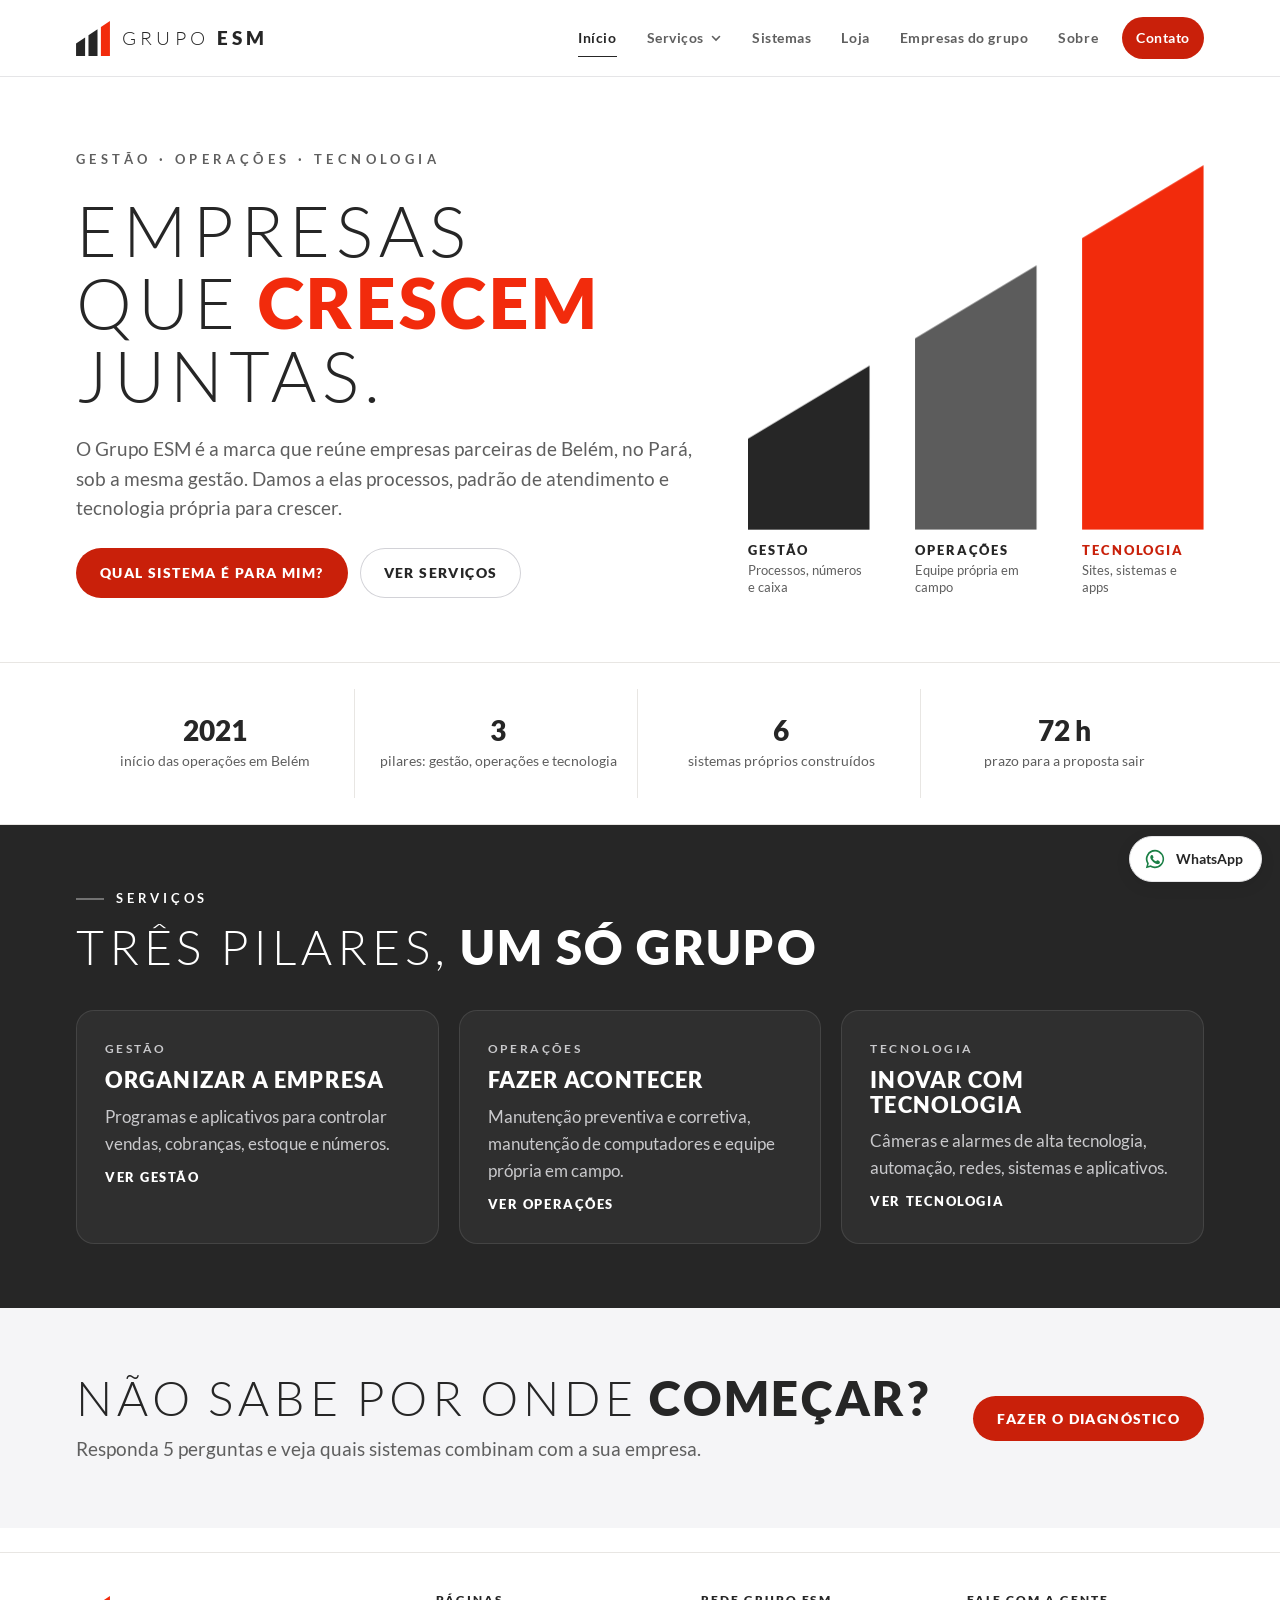
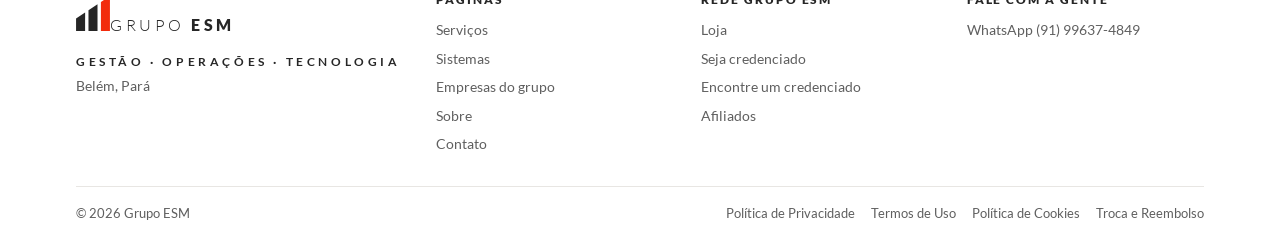
==== commit c1e28420: "Força o navegador a buscar o visual novo Co-Authored-By: Claude Opus 5.5 <noreply@anthropic.com> Cla" ====
--- a/index.html
+++ b/index.html
@@ -9,14 +9,14 @@
 <meta property="og:image" content="img/1-logo-principal.png">
 <meta property="og:title" content="Grupo ESM · Gestão, Operações e Tecnologia">
 <!-- Segurança: reserva caso a hospedagem não aplique os cabeçalhos do .htaccess / _headers -->
-<meta http-equiv="Content-Security-Policy" content="default-src 'self'; script-src 'self'; style-src 'self'; img-src 'self' data:; font-src 'self'; connect-src 'self'; object-src 'none'; base-uri 'self'; form-action 'none'; upgrade-insecure-requests">
+<meta http-equiv="Content-Security-Policy" content="default-src 'self'; script-src 'self'; style-src 'self'; img-src 'self' data:; font-src 'self'; connect-src 'self'; object-src 'none'; base-uri 'self'; form-action 'none'">
 <meta name="referrer" content="strict-origin-when-cross-origin">
 <link rel="canonical" href="https://grupoesm.com.br/">
 <!--SITE-HEAD-END-->
 <title>Grupo ESM</title>
 <meta name="claude:viewport-fit-sides" content="cover">
-<link rel="stylesheet" href="css/site.css">
-<link rel="stylesheet" href="css/visual.css">
+<link rel="stylesheet" href="css/site.css?v=3">
+<link rel="stylesheet" href="css/visual.css?v=3">
 <!--SITE-BODY-START-->
 </head>
 <body>
@@ -310,7 +310,7 @@
   <div class="wrap page-head">
     <span class="crumb"><a href="#inicio">Início</a> / Loja</span>
     <h1 class="title" tabindex="-1"><span class="lt">Loja do</span> Grupo ESM</h1>
-    <p class="lead">Assine os sistemas do grupo e contrate os serviços das empresas do grupo. O pagamento é feito pelo ESM Pay, por Pix, boleto ou cartão.</p>
+    <p class="lead">Assine os sistemas do grupo e contrate os serviços das empresas do grupo. O pagamento pode ser feito por Pix, boleto ou cartão.</p>
   </div>
   <div class="faixa clara-cor">
     <div class="wrap sec">
@@ -349,7 +349,7 @@
     <div class="steps">
       <div class="step"><span class="k">1</span><h3>Cadastro</h3><p>Envie o CNPJ, os serviços que faz e as cidades que atende.</p></div>
       <div class="step"><span class="k">2</span><h3>Análise</h3><p>Conferimos os documentos e conversamos com você antes de aprovar.</p></div>
-      <div class="step"><span class="k">3</span><h3>Plano</h3><p>Você escolhe o plano e paga pelo ESM Pay.</p></div>
+      <div class="step"><span class="k">3</span><h3>Plano</h3><p>Você escolhe o plano e paga por Pix, boleto ou cartão.</p></div>
       <div class="step"><span class="k">4</span><h3>Pedidos</h3><p>Sua empresa aparece no site com o selo e recebe pedidos de clientes.</p></div>
     </div>
   </div>
@@ -405,7 +405,7 @@
   <div class="wrap page-head">
     <span class="crumb"><a href="#inicio">Início</a> / Afiliados</span>
     <h1 class="title" tabindex="-1"><span class="lt">Indique e</span> ganhe</h1>
-    <p class="lead">Indique os sistemas do Grupo ESM para outras empresas e receba comissão por cada assinatura fechada. A comissão é paga pelo ESM Pay.</p>
+    <p class="lead">Indique os sistemas do Grupo ESM para outras empresas e receba comissão por cada assinatura fechada.</p>
     <div class="actions"><a class="btn lg lg-tinta" id="btnAfiliado" href="https://wa.me/5591996374849" target="_blank" rel="noopener noreferrer">Quero ser afiliado</a></div>
   </div>
   <div class="wrap sec">
@@ -796,7 +796,7 @@
   </div>
 </footer>
 
-<script src="js/site.js" defer></script>
+<script src="js/site.js?v=3" defer></script>
 <!--SITE-BODY-END-->
 </body>
 </html>
--- a/css/visual.css
+++ b/css/visual.css
@@ -219,3 +219,8 @@
 .loja-acoes{margin-top:28px}
 /* Pendências internas não aparecem no site publicado */
 .todo{display:none!important}
+
+/* Faixa de números (2021, 3, 6, 72 h): margem lateral e tudo centralizado */
+.facts .wrap{padding-left:max(16px,env(safe-area-inset-left,0px))!important;padding-right:max(16px,env(safe-area-inset-right,0px))!important;border:0!important}
+.facts .wrap > div{text-align:center;justify-items:center;padding:26px 12px!important}
+@media (max-width:760px){.facts .wrap > div:nth-child(odd){border-right:1px solid var(--line)!important}}
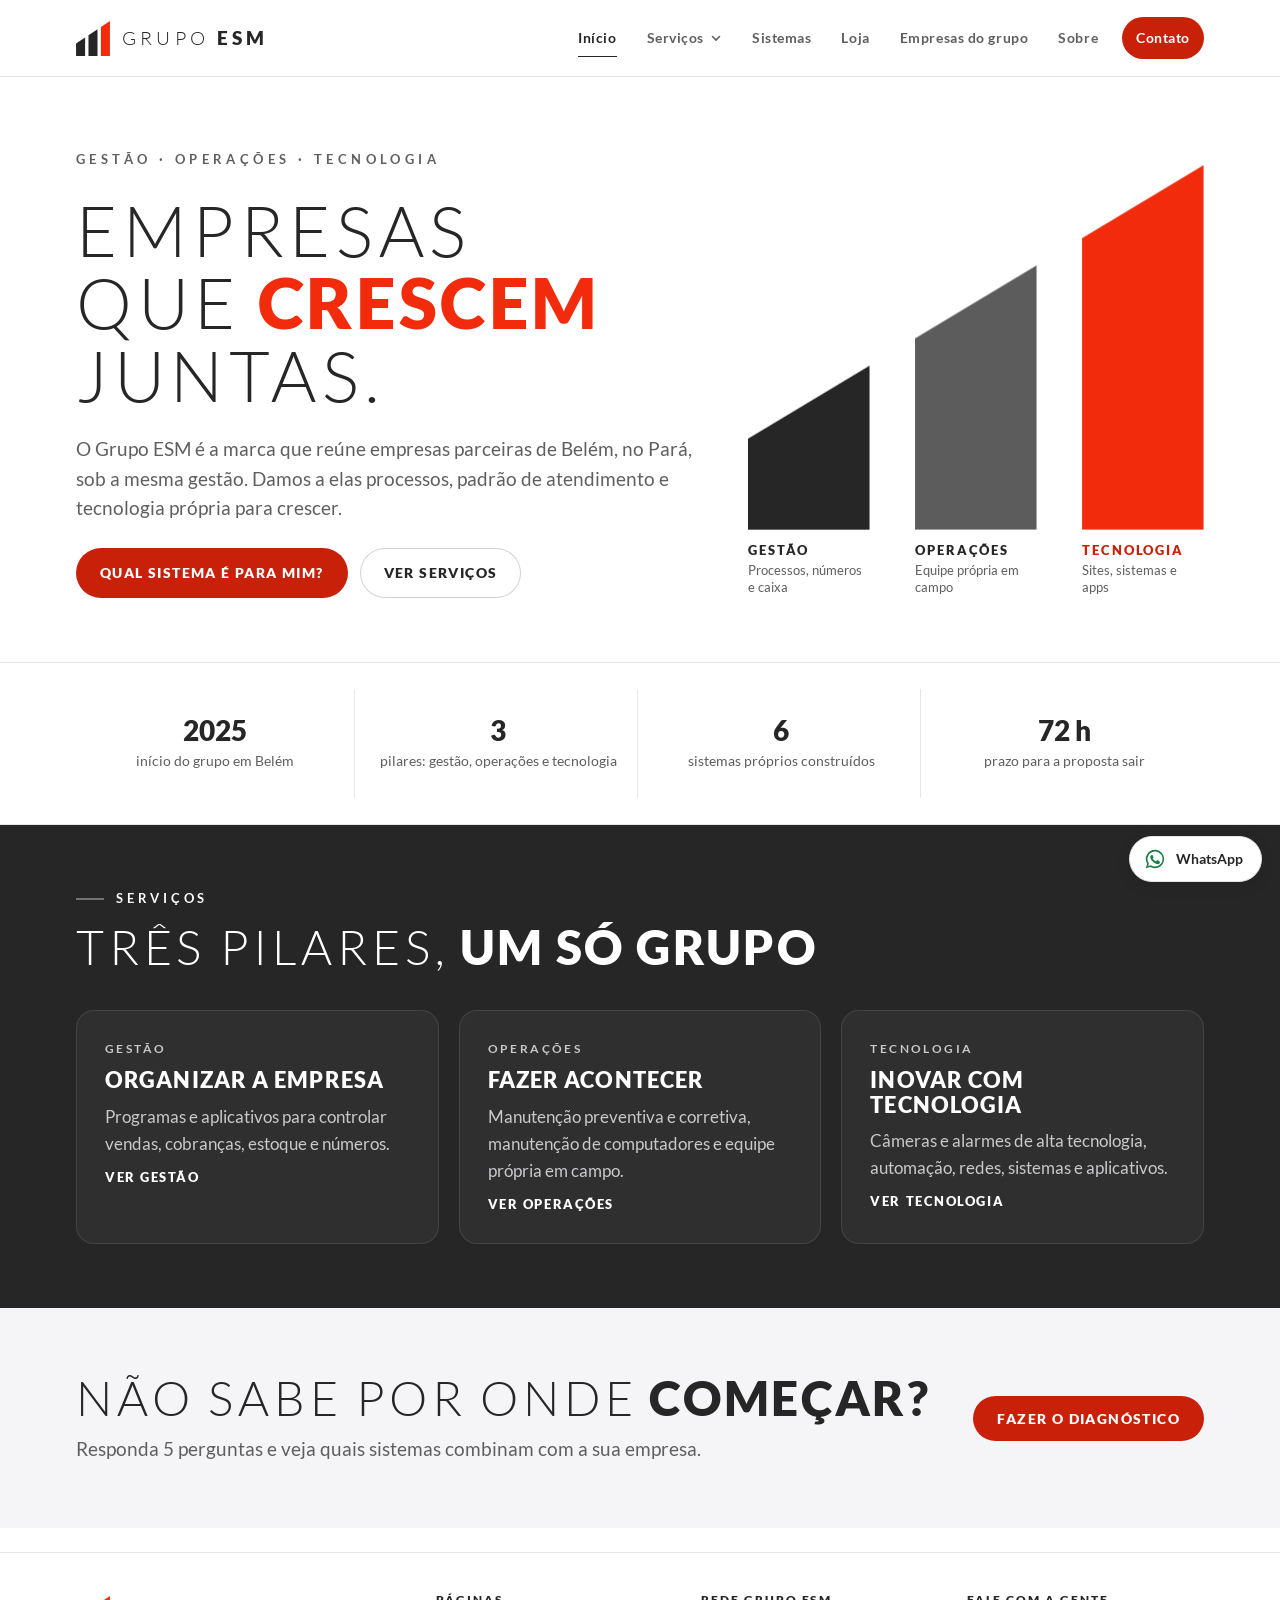
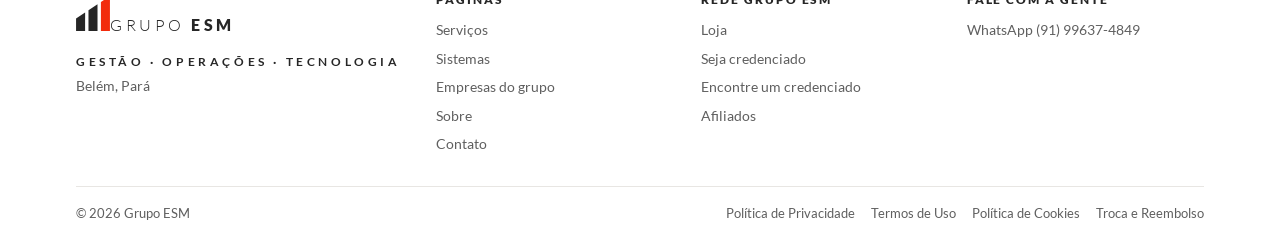
==== commit 29045d2a: "Grupo desde 2025 e novos sistemas em desenvolvimento no catálogo Co-Authored-By: Claude Opus 5.5 <no" ====
--- a/index.html
+++ b/index.html
@@ -15,8 +15,8 @@
 <!--SITE-HEAD-END-->
 <title>Grupo ESM</title>
 <meta name="claude:viewport-fit-sides" content="cover">
-<link rel="stylesheet" href="css/site.css?v=3">
-<link rel="stylesheet" href="css/visual.css?v=3">
+<link rel="stylesheet" href="css/site.css?v=4">
+<link rel="stylesheet" href="css/visual.css?v=4">
 <!--SITE-BODY-START-->
 </head>
 <body>
@@ -88,7 +88,7 @@
 
   <div class="facts" aria-label="O grupo em números">
     <div class="wrap">
-      <div><b>2021</b><span>início das operações em Belém</span></div>
+      <div><b>2025</b><span>início do grupo em Belém</span></div>
       <div><b>3</b><span>pilares: gestão, operações e tecnologia</span></div>
       <div><b>6</b><span>sistemas próprios construídos</span></div>
       <div><b>72 h</b><span>prazo para a proposta sair</span></div>
@@ -426,7 +426,7 @@
   <div class="wrap sec">
     <div class="about">
       <div class="txt">
-        <p>O Grupo ESM começou em 2021, em Belém, com operações de campo feitas por equipe própria: projeto, instalação e manutenção.</p>
+        <p>O Grupo ESM nasceu em 2025, em Belém, a partir da experiência em operações de campo com equipe própria: projeto, instalação e manutenção.</p>
         <p>Com o tempo, a operação passou a precisar de sistemas próprios: orçamentos, cobranças, controle de equipe, site. Construímos tudo dentro de casa. Daí nasceram a frente de tecnologia e a marca Grupo ESM.</p>
         <p>Hoje o grupo organiza as empresas parceiras sob a mesma gestão e oferece a outras empresas o que já funciona para nós.</p>
       </div>
@@ -796,7 +796,7 @@
   </div>
 </footer>
 
-<script src="js/site.js?v=3" defer></script>
+<script src="js/site.js?v=4" defer></script>
 <!--SITE-BODY-END-->
 </body>
 </html>
